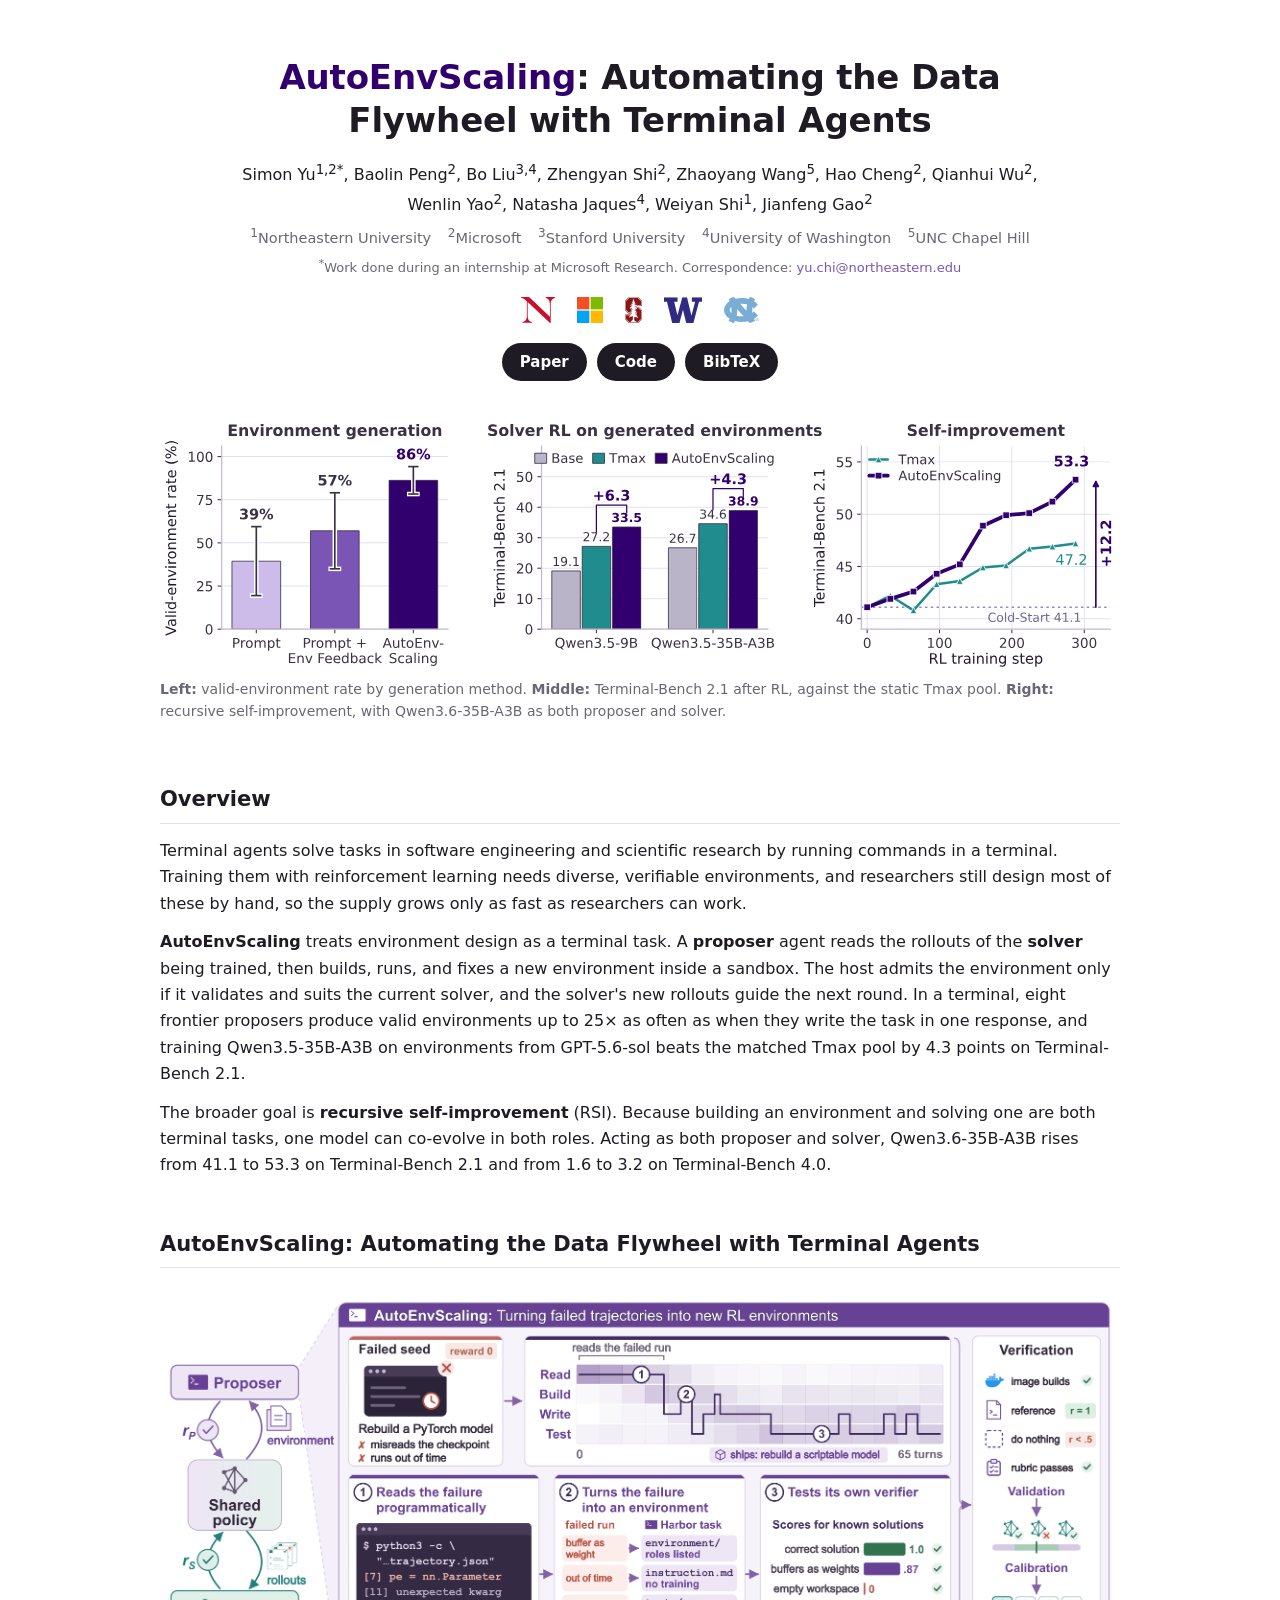
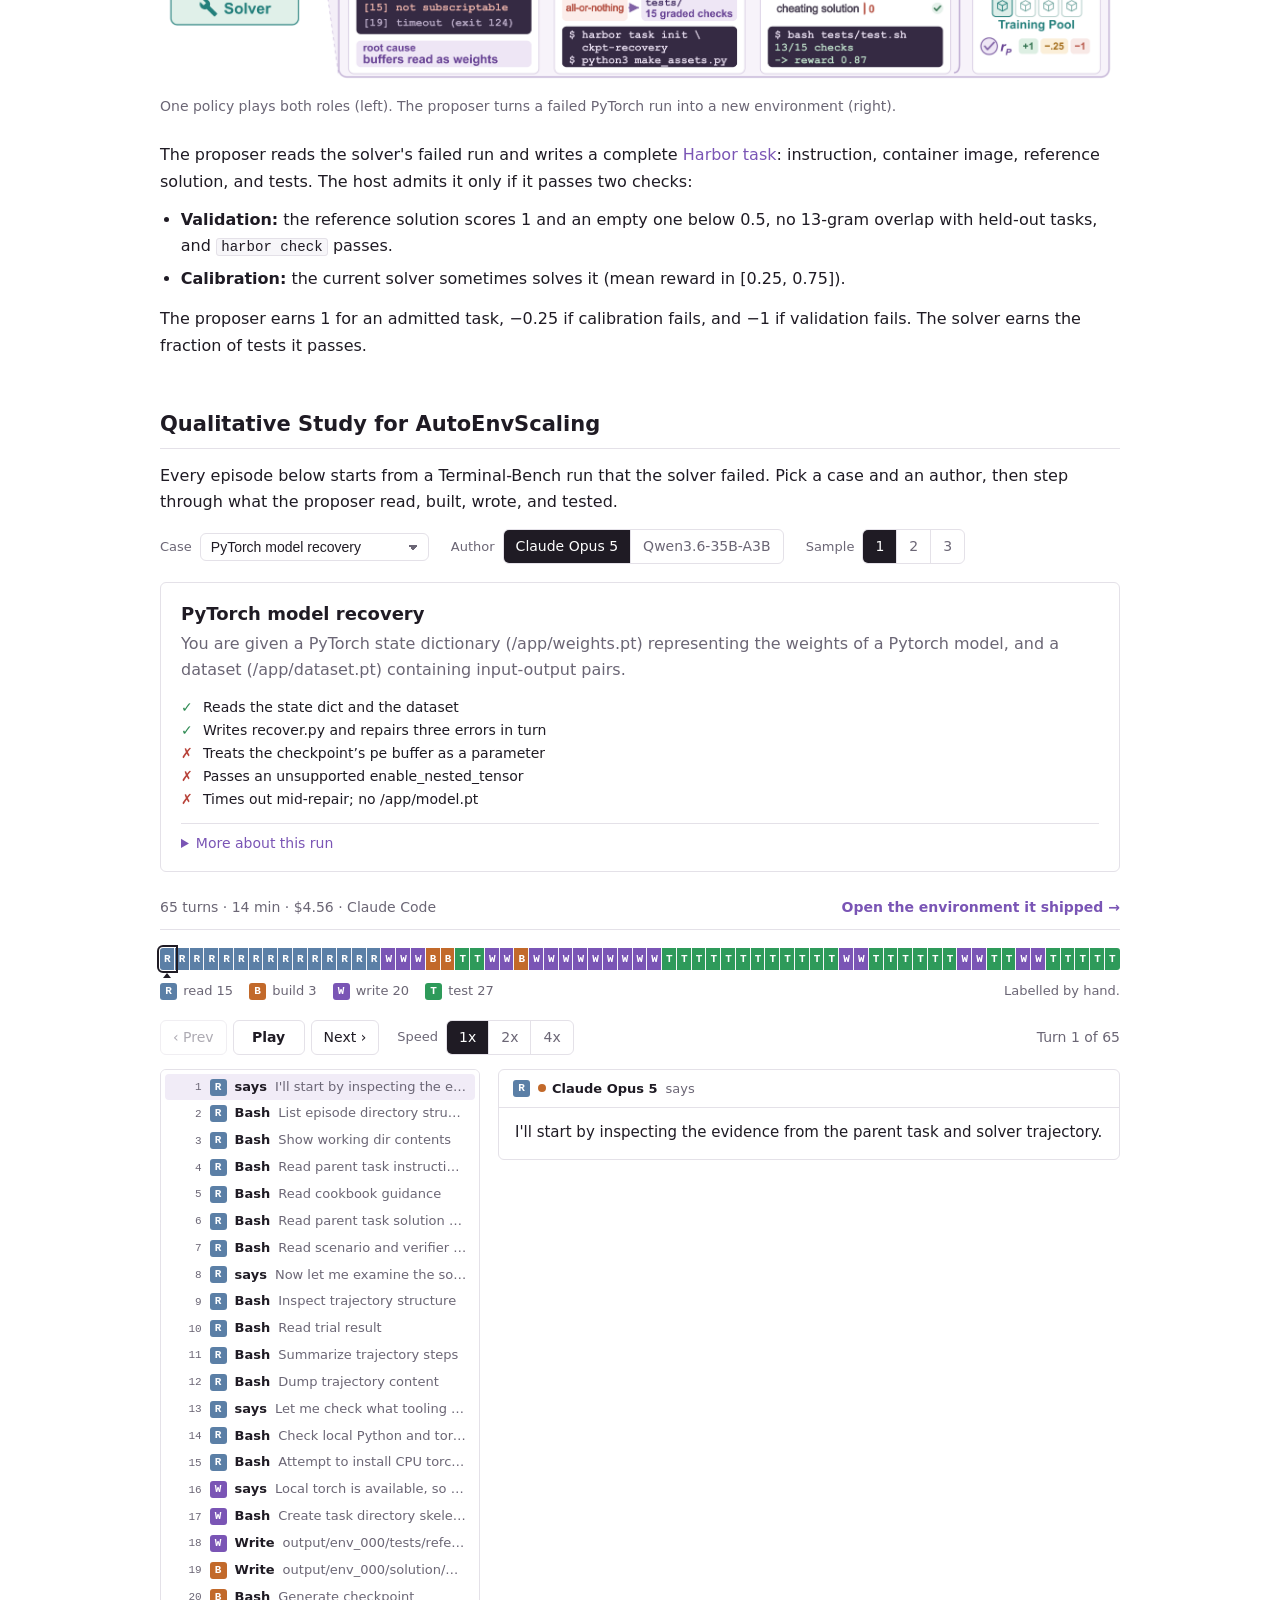
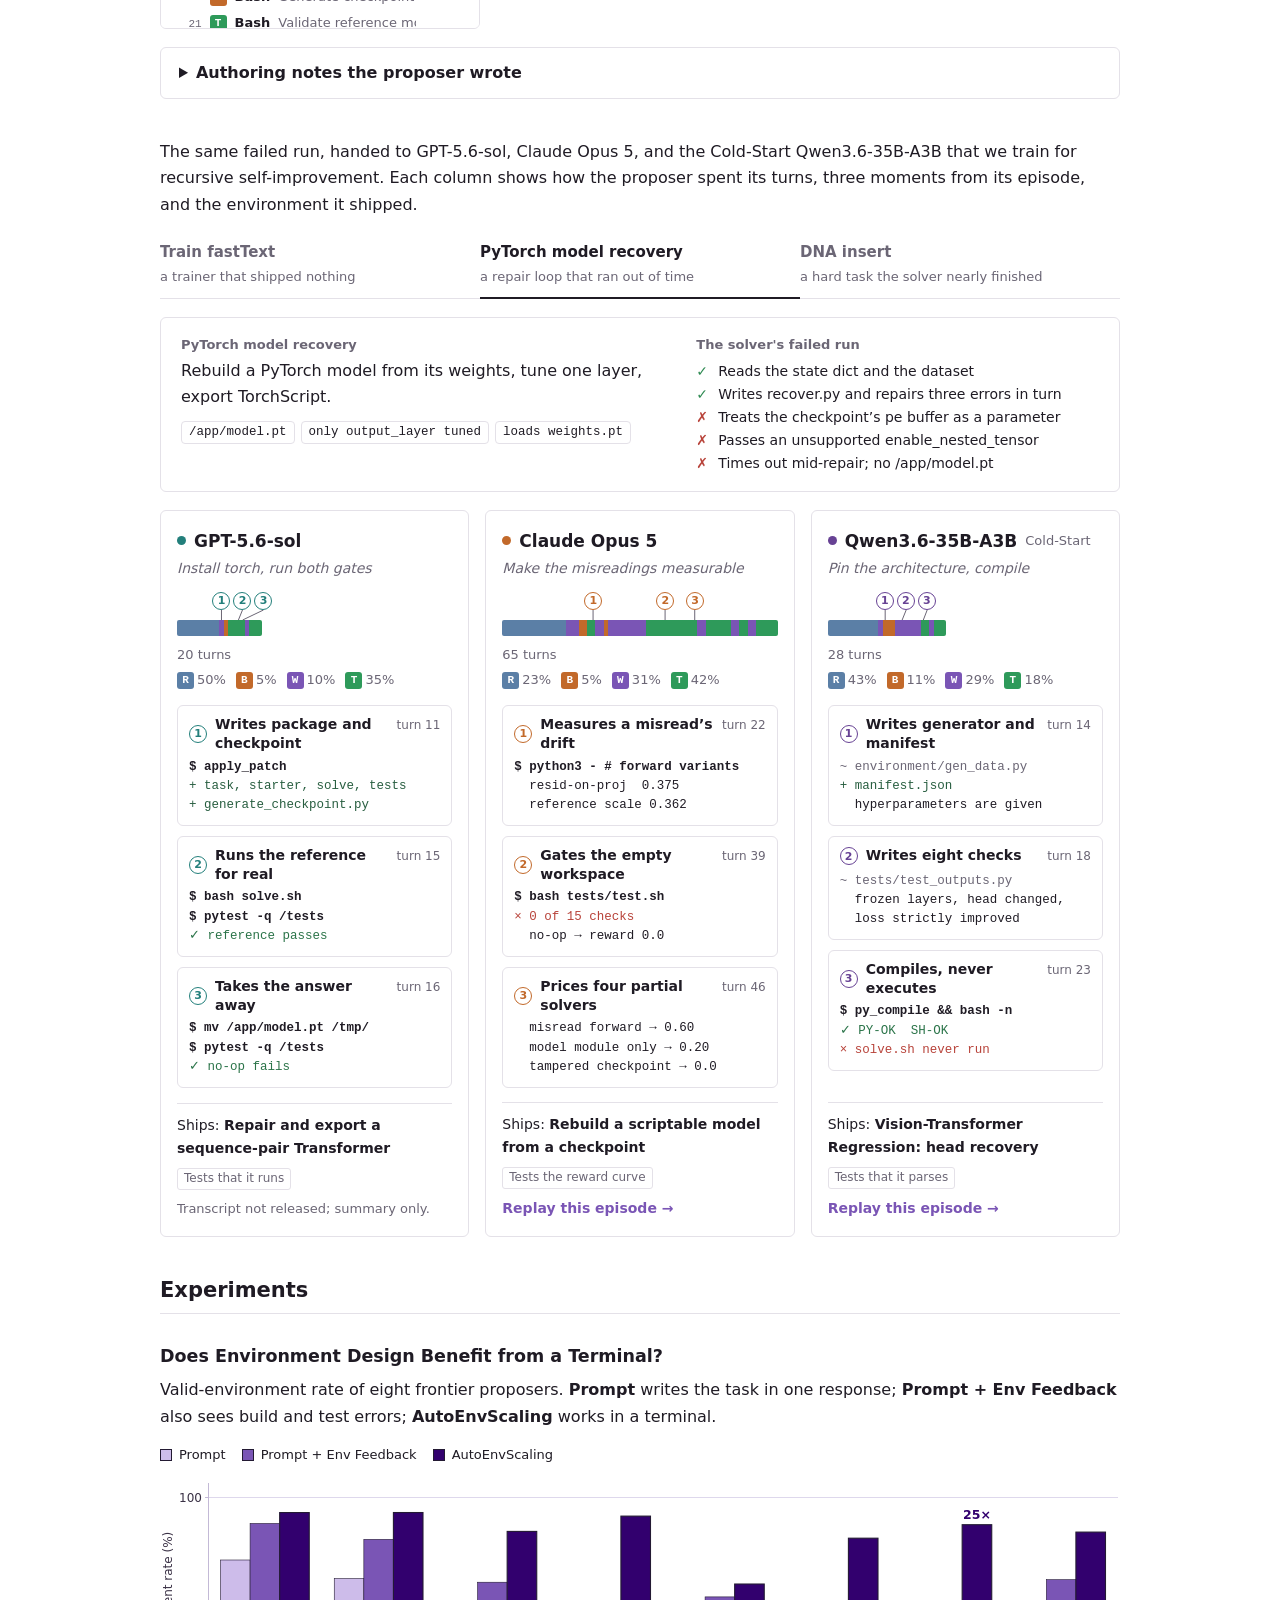
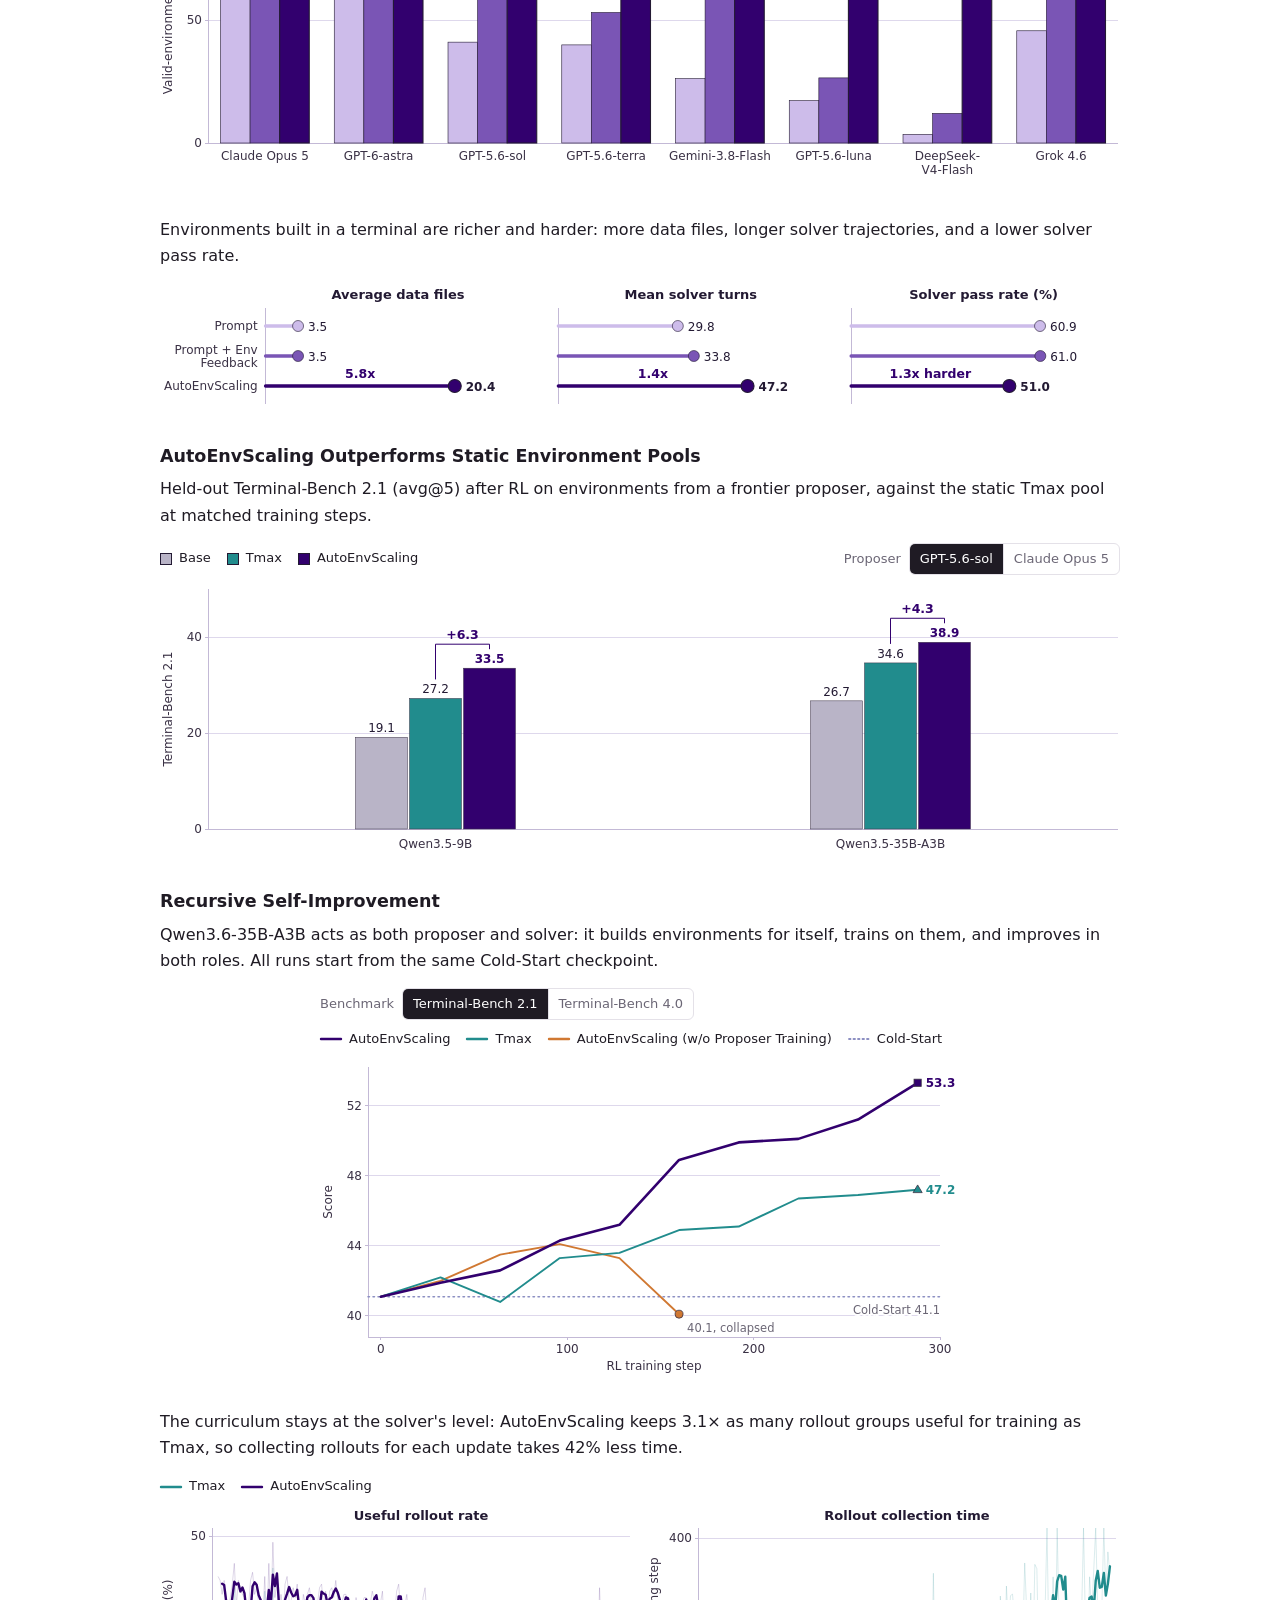
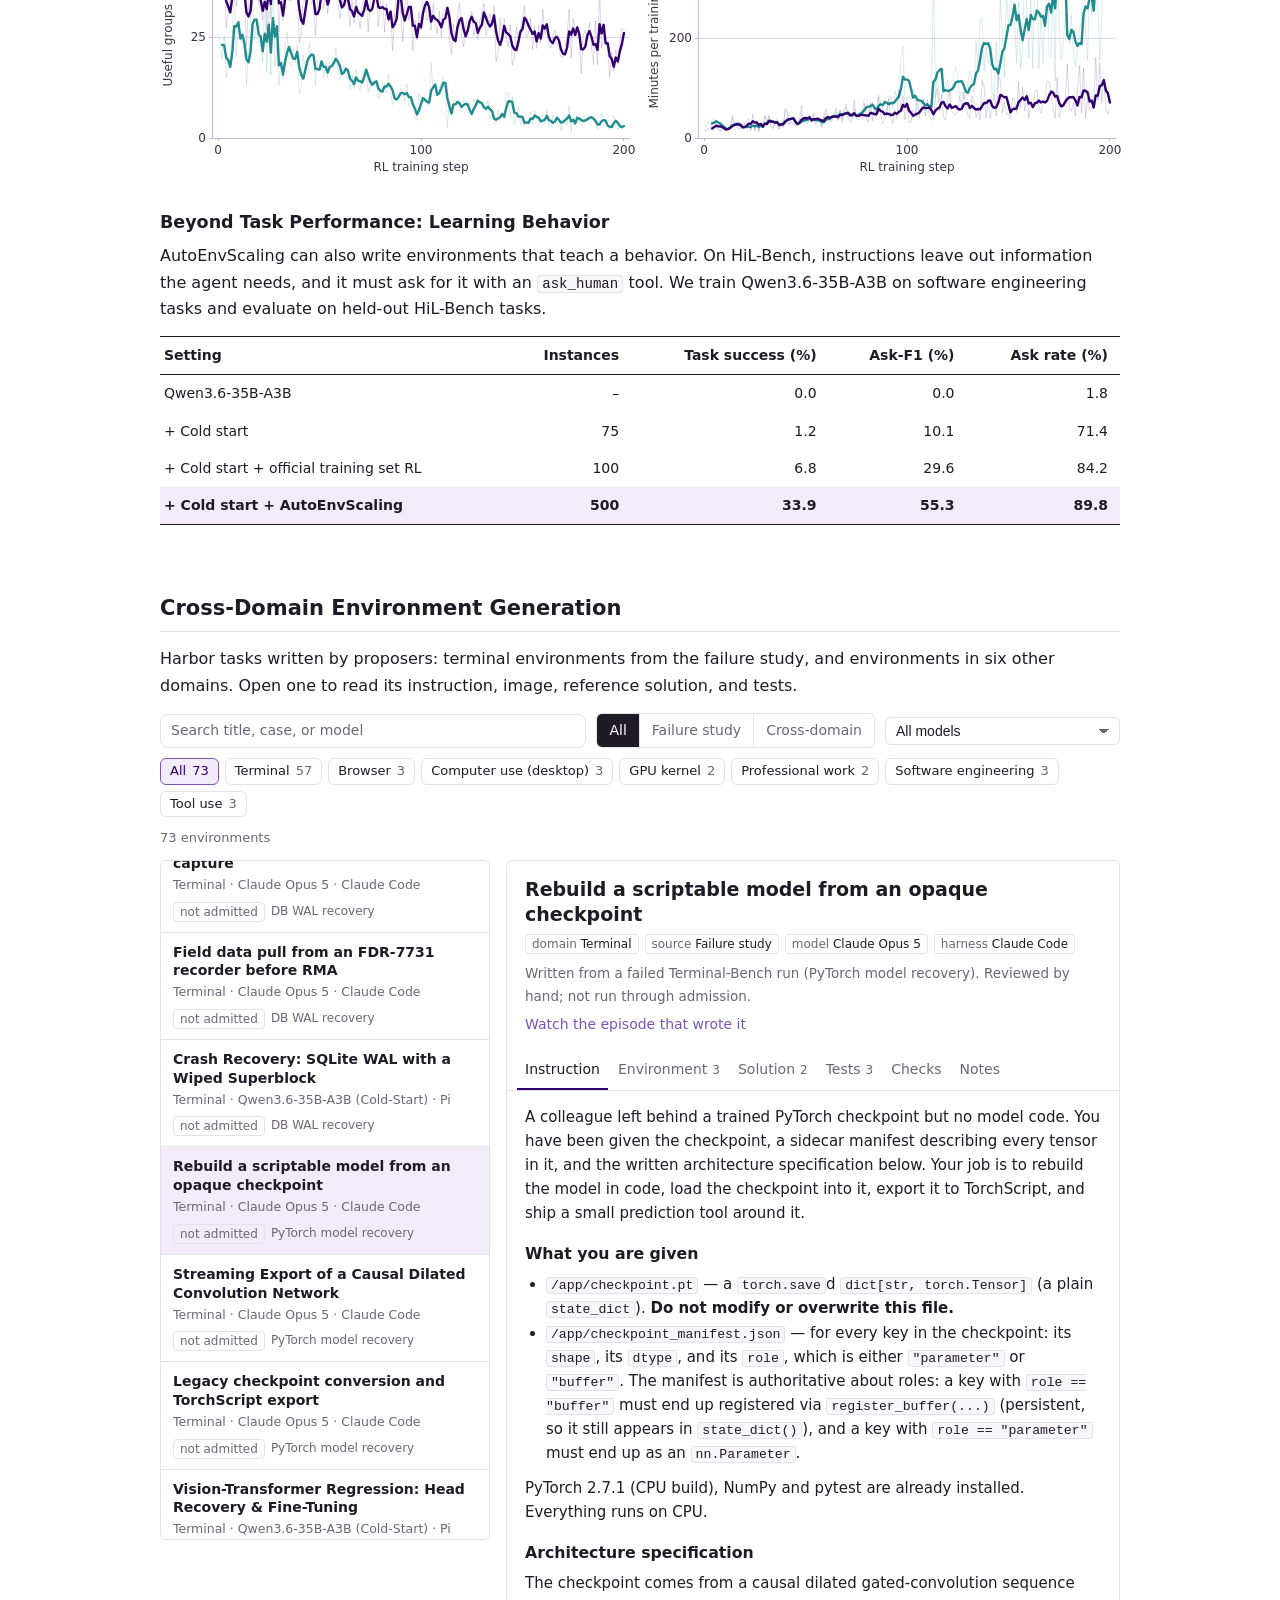
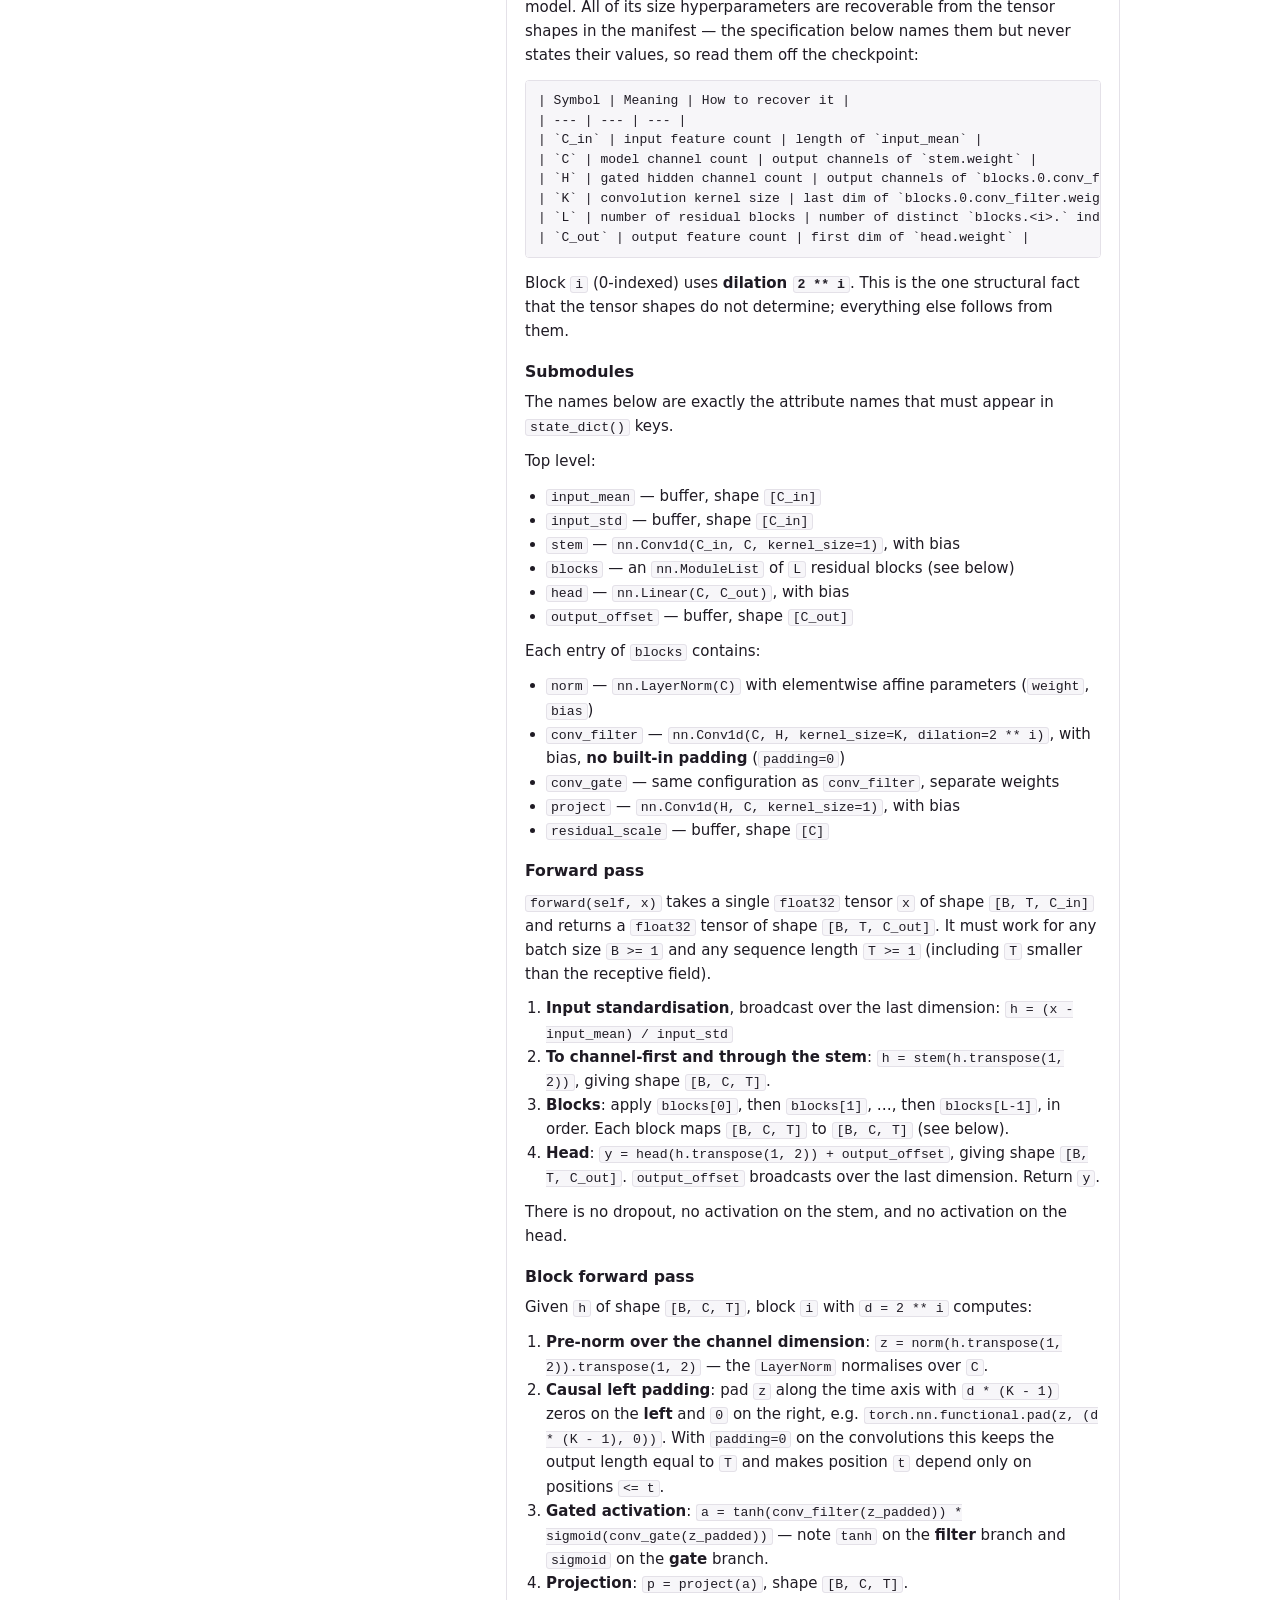
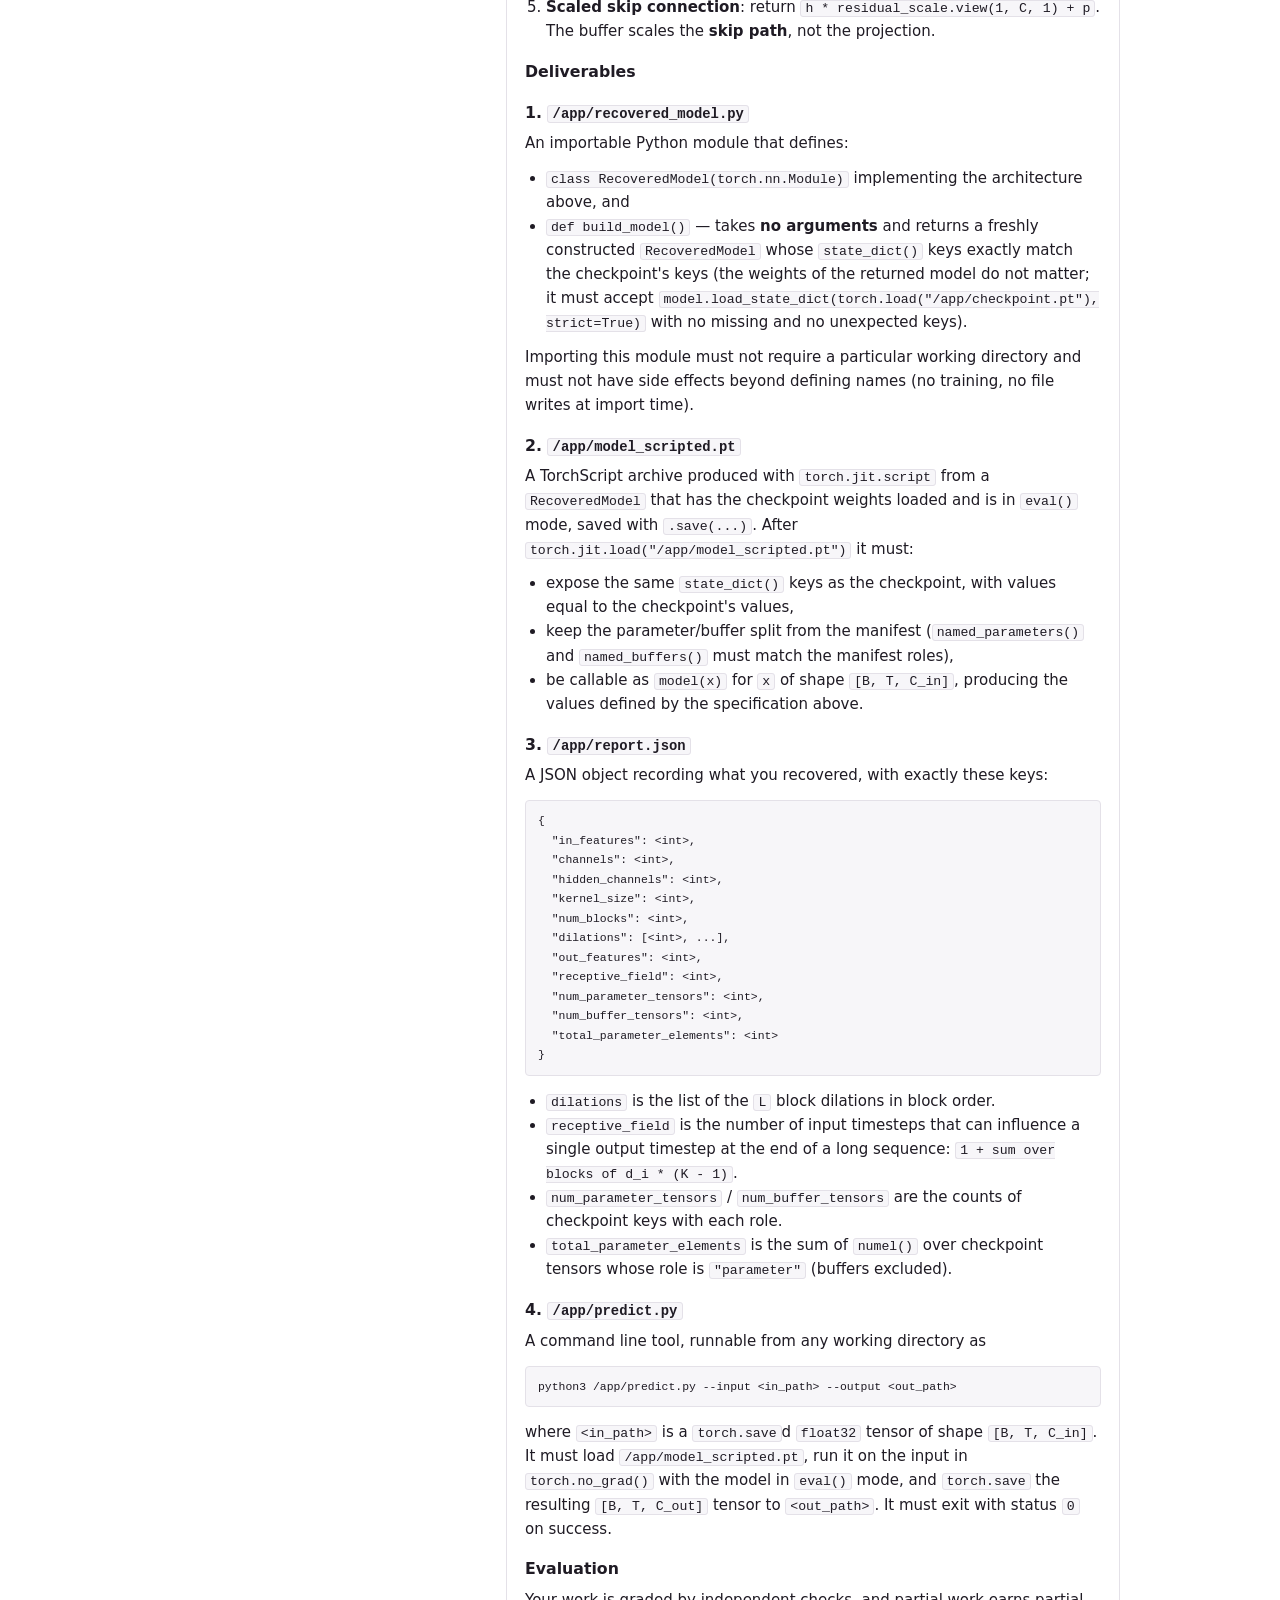
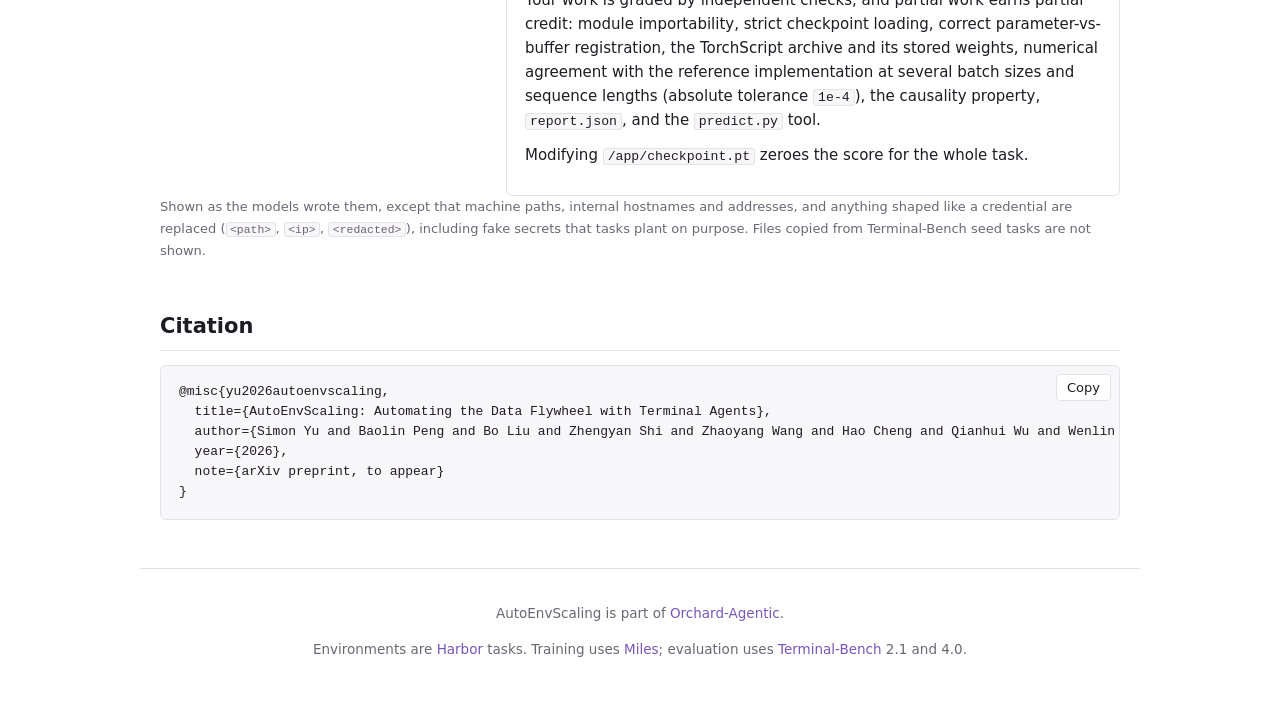
==== autoenvscaling/index.html @ b4b1fc6b "Add the AutoEnvScaling project page Adds the page under autoenvscaling/ (a static build: HTML, CSS, " ====
<!doctype html>
<html lang="en">
<head>
<meta charset="utf-8">
<meta name="viewport" content="width=device-width, initial-scale=1">
<title>AutoEnvScaling: Automating the Data Flywheel with Terminal Agents</title>
<meta name="description" content="A proposer agent builds RL environments as terminal tasks from the rollouts of the solver being trained, toward recursive self-improvement: one model co-evolves as proposer and solver.">
<meta property="og:title" content="AutoEnvScaling: Automating the Data Flywheel with Terminal Agents">
<meta property="og:description" content="Environment design as a terminal task: a proposer agent builds, tests, and calibrates RL environments from the solver's rollouts.">
<link rel="canonical" href="https://microsoft.github.io/Orchard-Agentic/autoenvscaling/">
<meta property="og:url" content="https://microsoft.github.io/Orchard-Agentic/autoenvscaling/">
<meta property="og:image" content="https://microsoft.github.io/Orchard-Agentic/autoenvscaling/assets/figs/og.png">
<meta property="og:type" content="website">
<meta name="twitter:card" content="summary_large_image">
<link rel="icon" href="assets/favicon.svg" type="image/svg+xml">
<link rel="stylesheet" href="css/site.css">
<link rel="stylesheet" href="css/replay.css">
<link rel="stylesheet" href="css/compare.css">
<link rel="stylesheet" href="css/charts.css">
<link rel="stylesheet" href="css/browser.css">
</head>
<body>

<header class="hero" id="top">
  <h1 class="title"><span class="name">AutoEnvScaling</span>: Automating the Data Flywheel with Terminal Agents</h1>

  <p class="authors">
    <a href="https://simonucl.github.io/" target="_blank" rel="noopener">Simon Yu</a><sup>1,2*</sup>,
    <a href="https://www.microsoft.com/en-us/research/people/baolinpeng/" target="_blank" rel="noopener">Baolin Peng</a><sup>2</sup>,
    <a href="https://benjamin-eecs.github.io/" target="_blank" rel="noopener">Bo Liu</a><sup>3,4</sup>,
    <a href="https://shizhengyan.github.io/" target="_blank" rel="noopener">Zhengyan Shi</a><sup>2</sup>,
    <a href="https://zhaoyang.win/" target="_blank" rel="noopener">Zhaoyang Wang</a><sup>5</sup>,
    <a href="https://sites.google.com/site/hcheng2site/" target="_blank" rel="noopener">Hao Cheng</a><sup>2</sup>,
    <a href="https://qianhuiwu.github.io/" target="_blank" rel="noopener">Qianhui Wu</a><sup>2</sup>,
    <a href="https://wenlinyao.github.io/" target="_blank" rel="noopener">Wenlin Yao</a><sup>2</sup>,
    <a href="https://natashajaques.ai/" target="_blank" rel="noopener">Natasha Jaques</a><sup>4</sup>,
    <a href="https://wyshi.github.io/" target="_blank" rel="noopener">Weiyan Shi</a><sup>1</sup>,
    <a href="https://www.microsoft.com/en-us/research/people/jfgao/" target="_blank" rel="noopener">Jianfeng Gao</a><sup>2</sup>
  </p>
  <p class="affils">
    <span><sup>1</sup>Northeastern University</span>
    <span><sup>2</sup>Microsoft</span>
    <span><sup>3</sup>Stanford University</span>
    <span><sup>4</sup>University of Washington</span>
    <span><sup>5</sup>UNC Chapel Hill</span>
  </p>
  <p class="footnote"><sup>*</sup>Work done during an internship at Microsoft Research. Correspondence: <a href="mailto:yu.chi@northeastern.edu">yu.chi@northeastern.edu</a></p>
  <div class="logos" aria-hidden="true">
    <img src="assets/logos/northeastern-mark.svg" alt="">
    <img src="assets/logos/microsoft.svg" alt="">
    <img src="assets/logos/stanford.svg" alt="">
    <img src="assets/logos/uw.svg" alt="">
    <img src="assets/logos/unc.svg" alt="">
  </div>

  <div class="buttons">
    <a class="btn" href="https://aka.ms/autoenvscaling-paper">Paper</a>
    <a class="btn" href="https://aka.ms/autoenvscaling">Code</a>
    <a class="btn" href="#citation">BibTeX</a>
  </div>
</header>

<main>

<section id="video" class="video" hidden aria-label="Video">
  <video controls playsinline preload="metadata"></video>
</section>

<figure class="figure teaser">
  <img src="assets/figs/teaser.svg" alt="Three panels. Left: valid-environment rate of eight frontier proposers under Prompt, Prompt plus Env Feedback, and AutoEnvScaling. Middle: Terminal-Bench 2.1 after RL on GPT-5.6-sol environments versus Tmax. Right: Qwen3.6-35B-A3B self-play versus Tmax on Terminal-Bench 2.1.">
  <figcaption><b>Left:</b> valid-environment rate by generation method. <b>Middle:</b> Terminal-Bench 2.1 after RL, against the static Tmax pool. <b>Right:</b> recursive self-improvement, with Qwen3.6-35B-A3B as both proposer and solver.</figcaption>
</figure>

<section class="section" id="overview">
  <h2>Overview</h2>
  <p>Terminal agents solve tasks in software engineering and scientific research by running commands in a terminal. Training them with reinforcement learning needs diverse, verifiable environments, and researchers still design most of these by hand, so the supply grows only as fast as researchers can work.</p>
  <p><b>AutoEnvScaling</b> treats environment design as a terminal task. A <b>proposer</b> agent reads the rollouts of the <b>solver</b> being trained, then builds, runs, and fixes a new environment inside a sandbox. The host admits the environment only if it validates and suits the current solver, and the solver's new rollouts guide the next round. In a terminal, eight frontier proposers produce valid environments up to 25&times; as often as when they write the task in one response, and training Qwen3.5-35B-A3B on environments from GPT-5.6-sol beats the matched Tmax pool by 4.3 points on Terminal-Bench 2.1.</p>
  <p>The broader goal is <b>recursive self-improvement</b> (RSI). Because building an environment and solving one are both terminal tasks, one model can co-evolve in both roles. Acting as both proposer and solver, Qwen3.6-35B-A3B rises from 41.1 to 53.3 on Terminal-Bench 2.1 and from 1.6 to 3.2 on Terminal-Bench 4.0.</p>
</section>

<section class="section" id="method">
  <h2>AutoEnvScaling: Automating the Data Flywheel with Terminal Agents</h2>
  <figure class="figure">
    <img src="assets/figs/method.png" alt="Left: one shared policy acts as proposer and solver; the proposer earns r_P from validation and calibration, the solver earns r_S, the fraction of tests passed. Right: the proposer turns a failed PyTorch seed into a new environment through read, build, write, and test actions." loading="lazy">
    <figcaption>One policy plays both roles (left). The proposer turns a failed PyTorch run into a new environment (right).</figcaption>
  </figure>
  <p>The proposer reads the solver's failed run and writes a complete <a href="https://www.harborframework.com/docs/tasks">Harbor task</a>: instruction, container image, reference solution, and tests. The host admits it only if it passes two checks:</p>
  <ul class="steps">
    <li><b>Validation:</b> the reference solution scores 1 and an empty one below 0.5, no 13-gram overlap with held-out tasks, and <code>harbor check</code> passes.</li>
    <li><b>Calibration:</b> the current solver sometimes solves it (mean reward in [0.25, 0.75]).</li>
  </ul>
  <p>The proposer earns 1 for an admitted task, &minus;0.25 if calibration fails, and &minus;1 if validation fails. The solver earns the fraction of tests it passes.</p>
</section>

<section class="section" id="qualitative">
  <h2>Qualitative Study for AutoEnvScaling</h2>
  <div class="subsection" id="replay">
  <p>Every episode below starts from a Terminal-Bench run that the solver failed. Pick a case and an author, then step through what the proposer read, built, wrote, and tested.</p>
  <div id="replay-app" class="app-root"><p class="loading">Loading episodes…</p></div>
  </div>

  <div class="subsection" id="compare">
  <p>The same failed run, handed to GPT-5.6-sol, Claude Opus 5, and the Cold-Start Qwen3.6-35B-A3B that we train for recursive self-improvement. Each column shows how the proposer spent its turns, three moments from its episode, and the environment it shipped.</p>
  <div id="compare-app" class="app-root"><p class="loading">Loading cases…</p></div>
  </div>
</section>

<section class="section" id="results">
  <h2>Experiments</h2>

  <h3>Does Environment Design Benefit from a Terminal?</h3>
  <p>Valid-environment rate of eight frontier proposers. <b>Prompt</b> writes the task in one response; <b>Prompt + Env Feedback</b> also sees build and test errors; <b>AutoEnvScaling</b> works in a terminal.</p>
  <div id="chart-valid" class="chart-root"></div>
  <p>Environments built in a terminal are richer and harder: more data files, longer solver trajectories, and a lower solver pass rate.</p>
  <div id="chart-artifacts" class="chart-root"></div>

  <h3>AutoEnvScaling Outperforms Static Environment Pools</h3>
  <p>Held-out Terminal-Bench 2.1 (avg@5) after RL on environments from a frontier proposer, against the static Tmax pool at matched training steps.</p>
  <div id="chart-solver" class="chart-root"></div>

  <h3>Recursive Self-Improvement</h3>
  <p>Qwen3.6-35B-A3B acts as both proposer and solver: it builds environments for itself, trains on them, and improves in both roles. All runs start from the same Cold-Start checkpoint.</p>
  <div id="chart-selfplay" class="chart-root"></div>
  <p>The curriculum stays at the solver's level: AutoEnvScaling keeps 3.1&times; as many rollout groups useful for training as Tmax, so collecting rollouts for each update takes 42% less time.</p>
  <div id="chart-training" class="chart-root"></div>

  <h3>Beyond Task Performance: Learning Behavior</h3>
  <p>AutoEnvScaling can also write environments that teach a behavior. On HiL-Bench, instructions leave out information the agent needs, and it must ask for it with an <code>ask_human</code> tool. We train Qwen3.6-35B-A3B on software engineering tasks and evaluate on held-out HiL-Bench tasks.</p>
  <div id="table-hil" class="chart-root"></div>
</section>

<section class="section" id="environments">
  <h2>Cross-Domain Environment Generation</h2>
  <p>Harbor tasks written by proposers: terminal environments from the failure study, and environments in six other domains. Open one to read its instruction, image, reference solution, and tests.</p>
  <div id="env-browser" class="app-root"><p class="loading">Loading environments…</p></div>
  <p class="data-note">Shown as the models wrote them, except that machine paths, internal hostnames and addresses, and anything shaped like a credential are replaced (<code>&lt;path&gt;</code>, <code>&lt;ip&gt;</code>, <code>&lt;redacted&gt;</code>), including fake secrets that tasks plant on purpose. Files copied from Terminal-Bench seed tasks are not shown.</p>
</section>

<section class="section" id="citation">
  <h2>Citation</h2>
  <div class="bibtex">
    <button class="copy" type="button" data-copy="#bibtex-text">Copy</button>
<pre id="bibtex-text">@misc{yu2026autoenvscaling,
  title={AutoEnvScaling: Automating the Data Flywheel with Terminal Agents},
  author={Simon Yu and Baolin Peng and Bo Liu and Zhengyan Shi and Zhaoyang Wang and Hao Cheng and Qianhui Wu and Wenlin Yao and Natasha Jaques and Weiyan Shi and Jianfeng Gao},
  year={2026},
  note={arXiv preprint, to appear}
}</pre>
  </div>
</section>

</main>

<footer class="footer">
  <p>AutoEnvScaling is part of <a href="https://microsoft.github.io/Orchard-Agentic/">Orchard-Agentic</a>.</p>
  <p>Environments are <a href="https://www.harborframework.com">Harbor</a> tasks. Training uses <a href="https://github.com/radixark/miles">Miles</a>; evaluation uses <a href="https://www.tbench.ai">Terminal-Bench</a> 2.1 and 4.0.</p>
</footer>

<script type="module" src="js/main.js"></script>
</body>
</html>
---- autoenvscaling/css/site.css ----
/* Shared tokens and page layout. Component styles live in replay.css, compare.css, charts.css,
   browser.css and use only the tokens defined here. The look follows a plain academic page:
   white background, near-black text, hairline rules, colour only where it carries meaning. */
:root {
  --page: #FFFFFF;
  --ink: #1F1B24;
  --muted: #6B6675;
  --bg: #F7F6F9;          /* inset areas: code, notes, controls */
  --card: #FFFFFF;
  --line: #E4E1E8;
  --purple: #32006E;
  --purple-mid: #7A55B5;
  --purple-tint: #F1ECF7;
  --teal: #237F7B;
  --tmax: #218C8D;
  --prompt: #CDBCEA;
  --feedback: #7A55B5;
  --gpt: #237F7B;
  --opus: #C2692A;
  --qwen: #674294;
  --stage-R: #5B7FA6;
  --stage-B: #C2692A;
  --stage-W: #7A55B5;
  --stage-T: #2E9A5A;
  --ok: #2E8A52;
  --bad: #B8433A;
  --term-bg: #1D1B22;
  --term-text: #E4E1EA;
  --term-dim: #A09AAD;
  --radius: 6px;
  --shadow: none;
  --font: -apple-system, system-ui, "Segoe UI", Helvetica, Arial, sans-serif;
  --mono: ui-monospace, SFMono-Regular, Menlo, Consolas, "Liberation Mono", monospace;
  --col: 1000px;
}

* { box-sizing: border-box; }
html { scroll-padding-top: 16px; }
body {
  margin: 0; background: var(--page); color: var(--ink);
  font: 16px/1.65 var(--font); -webkit-font-smoothing: antialiased;
}
a { color: var(--purple-mid); text-decoration: none; }
a:hover { text-decoration: underline; }
code, pre, kbd { font-family: var(--mono); font-size: .88em; }
code { background: var(--bg); border: 1px solid var(--line); padding: 0 .3em; border-radius: 3px; }
img { max-width: 100%; }
button { font: inherit; color: inherit; }
:focus-visible { outline: 2px solid var(--purple-mid); outline-offset: 2px; }

/* Title block */
.hero { max-width: var(--col); margin: 0 auto; padding: 56px 20px 8px; text-align: center; }
.title { margin: 0 auto 18px; max-width: 820px; font-size: clamp(26px, 4.2vw, 34px); line-height: 1.25; font-weight: 700; letter-spacing: -.005em; }
.title .name { color: var(--purple); }
.authors { margin: 0 auto 6px; max-width: 800px; font-size: 16px; line-height: 1.7; }
.authors a, .authors a:hover { color: inherit; text-decoration: none; }
.affils { margin: 0 auto; max-width: 860px; font-size: 14.5px; color: var(--muted); }
.affils span { display: inline-block; margin: 0 6px; white-space: nowrap; }
.footnote { margin: 4px 0 0; font-size: 13px; color: var(--muted); }
.logos { display: flex; justify-content: center; align-items: center; gap: 22px; flex-wrap: wrap; margin: 18px 0 4px; }
.logos img { height: 26px; width: auto; }
.buttons { display: flex; justify-content: center; gap: 10px; flex-wrap: wrap; margin: 20px 0 8px; }
.btn { display: inline-block; padding: 7px 18px; border-radius: 999px; background: var(--ink); color: #fff; font-weight: 600; font-size: 15px; }
.btn:hover { background: #000; text-decoration: none; }
.btn.is-disabled { background: #9A95A2; cursor: default; }

/* Content column */
main { max-width: var(--col); margin: 0 auto; padding: 0 20px; }
.section { padding-top: 36px; }
.section > h2 { font-size: 21px; margin: 0 0 14px; padding-bottom: 6px; border-bottom: 1px solid var(--line); }
.section > h3 { font-size: 17.5px; margin: 28px 0 6px; }
.section > p, .subsection > p { margin: 0 0 12px; }
.subsection + .subsection { margin-top: 40px; }
#chart-selfplay { max-width: 640px; margin-left: auto; margin-right: auto; }
.loading { color: var(--muted); font-style: italic; }
.app-root, .chart-root { min-height: 80px; margin-top: 14px; }
.chart-root { margin-bottom: 30px; }

.figure { margin: 24px 0; }
.figure img { display: block; width: 100%; }
figcaption { font-size: 14px; color: var(--muted); margin-top: 8px; line-height: 1.55; }
.video { margin: 24px 0 0; }
.video video { width: 100%; border-radius: var(--radius); background: #000; }

.steps { margin: 8px 0 14px; padding-left: 1.3em; }
.steps li { margin-bottom: 6px; }

/* Stage chips, shared by replay, compare, and the method text */
.stage {
  display: inline-grid; place-items: center; min-width: 17px; height: 17px; padding: 0 3px;
  border-radius: 3px; color: #fff; font: 700 11px/1 var(--mono); vertical-align: 1px;
}
.s-R { background: var(--stage-R); } .s-B { background: var(--stage-B); }
.s-W { background: var(--stage-W); } .s-T { background: var(--stage-T); }
.s-none { background: #BDB8C6; }

/* Shared controls */
.seg { display: inline-flex; border: 1px solid var(--line); border-radius: var(--radius); overflow: hidden; background: var(--card); }
.seg button { border: 0; background: transparent; padding: 5px 12px; font-size: 14px; cursor: pointer; color: var(--muted); }
.seg button + button { border-left: 1px solid var(--line); }
.seg button:hover { color: var(--ink); }
.seg button[aria-pressed="true"], .seg button[aria-selected="true"] { background: var(--ink); color: #fff; }
.select, select.select {
  appearance: none; border: 1px solid var(--line); border-radius: var(--radius); background-color: var(--card);
  padding: 5px 30px 5px 10px; font-size: 14px; color: var(--ink); cursor: pointer;
  background-image: linear-gradient(45deg, transparent 50%, var(--muted) 50%), linear-gradient(135deg, var(--muted) 50%, transparent 50%);
  background-position: calc(100% - 15px) 55%, calc(100% - 10px) 55%; background-size: 5px 5px; background-repeat: no-repeat;
}
.chip { display: inline-block; padding: 0 6px; border-radius: 3px; background: var(--bg); border: 1px solid var(--line); color: var(--muted); font-size: 12px; line-height: 1.6; }
.card { background: var(--card); border: 1px solid var(--line); border-radius: var(--radius); }
.visually-hidden { position: absolute !important; width: 1px; height: 1px; overflow: hidden; clip: rect(0 0 0 0); white-space: nowrap; }

/* Data note, citation, footer */
.data-note { font-size: 13px; color: var(--muted); margin-top: 14px; }
.bibtex { position: relative; background: var(--bg); border: 1px solid var(--line); border-radius: var(--radius); }
.bibtex pre { margin: 0; padding: 16px 18px; overflow-x: auto; font-size: 13px; line-height: 1.55; }
.copy { position: absolute; top: 8px; right: 8px; border: 1px solid var(--line); background: var(--card); border-radius: 4px; padding: 2px 10px; font-size: 13px; cursor: pointer; }
.copy:hover { border-color: var(--muted); }
.footer { max-width: var(--col); margin: 48px auto 0; padding: 20px 20px 40px; border-top: 1px solid var(--line); color: var(--muted); font-size: 13.5px; text-align: center; }

/* Rendered Markdown (js/md.js) */
.md { font-size: 15px; line-height: 1.6; overflow-wrap: anywhere; }
.md h3, .md h4, .md h5, .md h6, .md h7, .md h8 { margin: 1em 0 .4em; font-size: 1.05em; }
.md p { margin: 0 0 .7em; }
.md ul, .md ol { margin: 0 0 .7em; padding-left: 1.4em; }
.md blockquote { margin: 0 0 .7em; padding-left: 12px; border-left: 3px solid var(--line); color: var(--muted); }
.md pre { background: var(--bg); border: 1px solid var(--line); border-radius: 4px; padding: 10px 12px; overflow-x: auto; font-size: 13px; line-height: 1.5; }
.md pre code { background: none; border: 0; padding: 0; }

@media (max-width: 560px) {
  body { font-size: 15px; }
  .hero { padding-top: 32px; }
  .logos { gap: 16px; }
  .logos img { height: 22px; }
  .affils span { margin: 0 4px; }
}
---- autoenvscaling/css/replay.css ----
/* Episode replay (js/replay.js). Flat: hairlines and whitespace; colour only for stages. */
#replay-app:focus:not(:focus-visible) { outline: none; }

.rp-label { font-size: 13px; color: var(--muted); }
.rp-controls { display: flex; flex-wrap: wrap; align-items: center; gap: 10px 22px; margin: 0 0 18px; }
.rp-field { display: flex; align-items: center; gap: 8px; min-width: 0; }
.rp-controls .select { max-width: 100%; }
.rp-body { transition: opacity .15s; }
.rp-body.is-loading { opacity: .5; }

/* Seed */
.rp-seed { padding: 16px 20px; margin: 0 0 14px; }
.rp-seed-head { display: flex; flex-wrap: wrap; align-items: baseline; justify-content: space-between; gap: 4px 16px; }
.rp-seed h3 { margin: 0; font-size: 18px; }
.rp-seed-task { margin: 2px 0 12px; color: var(--muted); }
.rp-failure { margin: 0; font-size: 14px; line-height: 1.55; color: var(--muted); }
.rp-instr .rp-failure { margin-top: 8px; }
.rp-did { list-style: none; margin: 0; padding: 0; font-size: 14px; line-height: 1.5; }
.rp-did li { display: flex; gap: 8px; padding: 1px 0; }
.rp-mark { flex: none; width: 1em; font-weight: 700; }
.rp-did .is-ok .rp-mark { color: var(--ok); }
.rp-did .is-bad .rp-mark { color: var(--bad); }
.rp-instr { margin-top: 12px; border-top: 1px solid var(--line); padding-top: 8px; }
.rp-instr > summary { cursor: pointer; font-size: 14px; color: var(--purple-mid); }
.rp-instr .md { margin-top: 8px; font-size: 14px; max-height: 360px; overflow: auto; }

/* Stats: one plain line */
.rp-statsbar {
  display: flex; flex-wrap: wrap; align-items: center; justify-content: space-between; gap: 6px 24px;
  padding: 10px 0; margin: 0 0 18px; border-bottom: 1px solid var(--line); font-size: 14px;
}
.rp-stats { margin: 0; color: var(--muted); font-variant-numeric: tabular-nums; }
.rp-shipped { font-weight: 600; }
.rp-shipped::after { content: " \2192"; }
.rp-unshipped { color: var(--muted); }
.rp-empty { color: var(--muted); font-style: italic; margin: 18px 0; }

/* Stage timeline */
.rp-strip { display: flex; height: 22px; margin-bottom: 10px; }
.rp-cell {
  position: relative; flex: 1 1 0; min-width: 0; height: 100%; margin: 0; padding: 0; border: 0;
  cursor: pointer; color: #fff; font: 700 11px/1 var(--mono); box-shadow: inset -1px 0 0 var(--bg);
}
.rp-cell:first-child { border-radius: 3px 0 0 3px; }
.rp-cell:last-child { border-radius: 0 3px 3px 0; box-shadow: none; }
.rp-strip.is-dense .rp-cell { box-shadow: none; }
.rp-cell > span { display: none; }
.rp-strip.is-lettered .rp-cell > span { display: inline; }
.rp-cell:hover { filter: brightness(1.15); }
.rp-cell.is-current { z-index: 1; outline: 2px solid var(--ink); outline-offset: 1px; }
.rp-cell.is-current::after {
  content: ""; position: absolute; left: 50%; top: calc(100% + 3px); transform: translateX(-50%);
  border: 4px solid transparent; border-top: 0; border-bottom: 5px solid var(--ink);
}
.rp-counts { display: flex; flex-wrap: wrap; gap: 4px 16px; margin: 8px 0 0; font-size: 13px; color: var(--muted); font-variant-numeric: tabular-nums; }
.rp-count .stage { margin-right: 2px; }
.rp-source { margin-left: auto; }

/* Player */
.rp-player { display: flex; flex-wrap: wrap; align-items: center; gap: 10px 18px; margin: 18px 0 14px; }
.rp-buttons { display: inline-flex; gap: 6px; }
.rp-btn {
  border: 1px solid var(--line); background: var(--card); border-radius: 6px; padding: 5px 12px;
  font-size: 14px; cursor: pointer; color: var(--ink);
}
.rp-btn:hover { border-color: var(--muted); }
.rp-btn[aria-disabled="true"] { color: var(--muted); opacity: .55; cursor: default; }
.rp-btn[aria-disabled="true"]:hover { border-color: var(--line); }
.rp-play { min-width: 72px; font-weight: 600; }
.rp-counter { margin-left: auto; font-size: 14px; color: var(--muted); font-variant-numeric: tabular-nums; }

/* Turn list and current turn */
.rp-grid { display: grid; grid-template-columns: minmax(0, 320px) minmax(0, 1fr); gap: 18px; align-items: start; }
.rp-listwrap > summary { display: none; }
.rp-list {
  list-style: none; margin: 0; padding: 4px; max-height: 560px; overflow-y: auto;
  background: var(--card); border: 1px solid var(--line); border-radius: 6px;
}
.rp-row {
  display: flex; align-items: center; gap: 8px; width: 100%; padding: 4px 8px; margin: 0;
  border: 0; border-radius: 4px; background: none; text-align: left; font-size: 13px; line-height: 1.45; cursor: pointer;
}
.rp-row:hover { background: var(--bg); }
.rp-row.is-current { background: var(--purple-tint); }
.rp-row-num { flex: none; width: 2.6em; text-align: right; color: var(--muted); font: 11px var(--mono); }
.rp-row .stage { flex: none; }
.rp-row-tool { flex: none; font-weight: 600; }
.rp-row-text { flex: 1; min-width: 0; overflow: hidden; text-overflow: ellipsis; white-space: nowrap; color: var(--muted); }
.rp-view { min-width: 0; }

/* Terminal panel */
.rp-term { background: var(--term-bg); color: var(--term-text); border-radius: 6px; overflow: hidden; }
.rp-term-head {
  display: flex; align-items: flex-start; gap: 8px; padding: 8px 14px;
  border-bottom: 1px solid rgba(255, 255, 255, .08); font-size: 13px; line-height: 18px;
}
.rp-term-head .stage { flex: none; }
.rp-term-tool { flex: none; font: 700 13px/18px var(--mono); }
.rp-term-title { min-width: 0; color: var(--term-dim); overflow-wrap: anywhere; }
.rp-term-body { max-height: 460px; overflow: auto; padding: 10px 14px 12px; }
.rp-term-body:focus-visible { outline-offset: -2px; }
.rp-block { width: max-content; min-width: 100%; font: 12.5px/1.55 var(--mono); }
.rp-block + .rp-block { margin-top: 10px; }
.rp-line { white-space: pre; min-height: 1.55em; }
.rp-prompt { color: var(--stage-T); user-select: none; }
.rp-out { color: var(--term-dim); }
.rp-ln { display: inline-block; min-width: 3ch; margin-right: 1.6ch; text-align: right; color: #6E6784; user-select: none; }
.rp-del { color: #DDA3A0; color: color-mix(in srgb, var(--bad) 40%, var(--term-text)); background: rgba(184, 67, 58, .16); }
.rp-add { color: #A7D8B7; color: color-mix(in srgb, var(--ok) 40%, var(--term-text)); background: rgba(46, 154, 90, .16); }
.rp-trunc { color: var(--term-dim); font-style: italic; }
.rp-notice {
  margin: 0; padding: 10px 14px; font: italic 13px/1.5 var(--font); color: var(--term-dim);
  border-top: 1px dashed rgba(255, 255, 255, .14);
}

/* Assistant message */
.rp-msg { background: var(--card); border: 1px solid var(--line); border-radius: 6px; }
.rp-msg-head { display: flex; align-items: center; gap: 8px; padding: 8px 14px; border-bottom: 1px solid var(--line); font-size: 13px; color: var(--muted); }
.rp-msg-head b { color: var(--ink); }
.rp-msg-head b::before {
  content: ""; display: inline-block; width: 8px; height: 8px; margin-right: 6px; border-radius: 50%;
  background: var(--purple-mid); vertical-align: 1px;
}
.rp-msg.is-opus .rp-msg-head b::before { background: var(--opus); }
.rp-msg.is-qwen .rp-msg-head b::before { background: var(--qwen); }
.rp-msg-body { max-height: 460px; overflow: auto; padding: 12px 16px 4px; }

/* Authoring notes */
.rp-notes { margin-top: 18px; padding: 0 18px; }
.rp-notes > summary { cursor: pointer; padding: 12px 0; font-weight: 600; }
.rp-notes .md { padding-bottom: 12px; max-height: 640px; overflow: auto; }

@media (max-width: 899px) {
  .rp-grid { grid-template-columns: minmax(0, 1fr); gap: 12px; }
  .rp-view { order: -1; }
  .rp-listwrap > summary { display: list-item; cursor: pointer; padding: 6px 0; font-size: 14px; font-weight: 600; }
  .rp-list { max-height: 420px; }
  .rp-seed-grid.has-summary { grid-template-columns: minmax(0, 1fr); }
}
@media (max-width: 520px) {
  .rp-seed { padding: 14px; }
  .rp-controls { gap: 10px 16px; }
  .rp-field { flex-wrap: wrap; }
  .rp-counter { margin-left: 0; }
  .rp-term-body { max-height: 380px; }
}
@media (prefers-reduced-motion: reduce) { .rp-body { transition: none; } }
---- autoenvscaling/css/compare.css ----
/* One failure, three proposers (js/compare.js). Flat: hairlines and whitespace; colour for
   stages, author identity (a small dot and the markers), and ✓/✗. */
.cmp-col.is-gpt { --author: var(--gpt); }
.cmp-col.is-opus { --author: var(--opus); }
.cmp-col.is-qwen { --author: var(--qwen); }

/* Case tabs */
.cmp-tabs { display: grid; grid-template-columns: repeat(3, minmax(0, 1fr)); margin: 0 0 18px; border-bottom: 1px solid var(--line); }
.cmp-tab {
  display: flex; flex-direction: column; align-items: flex-start; gap: 1px; min-width: 0;
  margin: 0 0 -1px; padding: 8px 14px 10px 0; border: 0; border-bottom: 2px solid transparent;
  background: none; text-align: left; cursor: pointer;
}
.cmp-tab:hover .cmp-tab-title { color: var(--purple); }
.cmp-tab[aria-selected="true"] { border-bottom-color: var(--ink); }
.cmp-tab-title { font-weight: 600; font-size: 15px; color: var(--muted); }
.cmp-tab[aria-selected="true"] .cmp-tab-title { color: var(--ink); }
.cmp-tab-label { font-size: 13px; color: var(--muted); }

/* Seed */
.cmp-seed { display: grid; grid-template-columns: minmax(0, 1.2fr) minmax(0, 1fr); gap: 12px 32px; padding: 16px 20px; margin: 0 0 18px; }
.cmp-seed-title { margin: 0; font-size: 13px; font-weight: 600; color: var(--muted); }
.cmp-task { margin: 2px 0 10px; font-size: 16px; }
.cmp-chips { list-style: none; margin: 0; padding: 0; display: flex; flex-wrap: wrap; gap: 6px; }
.cmp-chips li {
  font: 12.5px/1.4 var(--mono); padding: 2px 7px; border: 1px solid var(--line); border-radius: 4px;
  overflow-wrap: anywhere;
}
.cmp-subhead { margin: 0 0 4px; font-size: 13px; font-weight: 600; color: var(--muted); }
.cmp-did { list-style: none; margin: 0; padding: 0; font-size: 14px; line-height: 1.5; }
.cmp-did li { display: flex; gap: 8px; padding: 1px 0; }
.cmp-mark { flex: none; width: 1em; font-weight: 700; }
.cmp-did .is-ok .cmp-mark { color: var(--ok); }
.cmp-did .is-bad .cmp-mark { color: var(--bad); }

/* Columns */
.cmp-cols { display: grid; grid-template-columns: repeat(3, minmax(0, 1fr)); gap: 16px; align-items: stretch; }
.cmp-col { display: flex; flex-direction: column; min-width: 0; padding: 16px; }
.cmp-title { display: flex; flex-wrap: wrap; align-items: center; gap: 2px 8px; margin: 0; font-size: 17px; }
.cmp-dot { flex: none; width: 9px; height: 9px; border-radius: 50%; background: var(--author); }
.cmp-sub { font-size: 13px; font-weight: 400; color: var(--muted); }
.cmp-stance { margin: 2px 0 12px; font-size: 14px; font-style: italic; color: var(--muted); }

/* Strip with numbered markers */
.cmp-track { position: relative; }
.cmp-marks { position: relative; height: 28px; }
.cmp-leaders { position: absolute; top: 0; left: 0; overflow: visible; pointer-events: none; }
.cmp-leader { fill: none; stroke: var(--muted); stroke-width: 1; }
.cmp-leader.is-active { stroke: var(--ink); stroke-width: 1.5; }
.cmp-marker {
  position: absolute; top: 0; width: 18px; height: 18px; margin: 0; padding: 0; transform: translateX(-50%);
  display: grid; place-items: center; border: 1px solid var(--author); border-radius: 50%;
  background: var(--card); color: var(--author); font: 700 11px/1 var(--font); cursor: pointer;
}
.cmp-marker:hover, .cmp-marker.is-active { background: var(--author); color: #fff; }
.cmp-strip { display: flex; height: 16px; min-width: 40px; }
.cmp-cell { position: relative; flex: 1 1 0; min-width: 0; }
.cmp-cell:first-child { border-radius: 2px 0 0 2px; }
.cmp-cell:last-child { border-radius: 0 2px 2px 0; }
.cmp-cell.is-active { z-index: 1; outline: 2px solid var(--ink); outline-offset: 1px; }
.cmp-meta {
  display: flex; flex-wrap: wrap; justify-content: space-between; gap: 4px 12px; margin: 8px 0 14px;
  font-size: 13px; color: var(--muted); font-variant-numeric: tabular-nums;
}
.cmp-share { display: inline-flex; flex-wrap: wrap; gap: 2px 10px; }
.cmp-share-item .stage { margin-right: 3px; }

/* The three moments */
.cmp-steps { list-style: none; margin: 0 0 14px; padding: 0; display: grid; gap: 10px; }
.cmp-step { padding: 9px 11px; border: 1px solid var(--line); border-radius: 6px; }
.cmp-step.is-active { border-color: var(--ink); }
.cmp-step-head { display: flex; align-items: baseline; gap: 8px; margin: 0 0 5px; }
.cmp-num {
  flex: none; align-self: center; display: grid; place-items: center; width: 18px; height: 18px;
  border: 1px solid var(--author); border-radius: 50%; color: var(--author); font: 700 11px/1 var(--font);
}
.cmp-step.is-active .cmp-num { background: var(--author); color: #fff; }
.cmp-step-title { flex: 1; min-width: 0; margin: 0; font-size: 14px; font-weight: 600; line-height: 1.35; }
.cmp-turn { flex: none; font-size: 12px; color: var(--muted); font-variant-numeric: tabular-nums; }
.cmp-lines { font: 12.5px/1.55 var(--mono); }
.cmp-line { white-space: pre-wrap; overflow-wrap: anywhere; }
.cmp-line.is-cmd { font-weight: 600; }
.cmp-line.is-ok { color: #2C8052; color: color-mix(in srgb, var(--ok) 80%, var(--ink)); }
.cmp-line.is-bad { color: var(--bad); }
.cmp-line.is-path { color: var(--muted); }
.cmp-line.is-add { color: #29674A; color: color-mix(in srgb, var(--ok) 60%, var(--ink)); }

/* What it shipped */
.cmp-foot { margin-top: auto; padding-top: 10px; border-top: 1px solid var(--line); font-size: 14px; }
.cmp-ships { margin: 0 0 6px; }
.cmp-tag { display: inline-block; margin: 0 0 8px; padding: 0 6px; border: 1px solid var(--line); border-radius: 3px; font-size: 12px; color: var(--muted); }
.cmp-replay { display: block; font-weight: 600; }
.cmp-replay::after { content: " \2192"; }
.cmp-muted { margin: 0; font-size: 13px; color: var(--muted); }

@media (max-width: 899px) {
  .cmp-cols { grid-template-columns: minmax(0, 1fr); }
  .cmp-seed { grid-template-columns: minmax(0, 1fr); }
}
@media (max-width: 600px) {
  .cmp-tabs { grid-template-columns: minmax(0, 1fr); border-bottom: 0; }
  .cmp-tab { margin: 0; padding: 6px 0 6px 12px; border-bottom: 0; border-left: 2px solid var(--line); }
  .cmp-tab[aria-selected="true"] { border-left-color: var(--ink); }
  .cmp-seed { padding: 14px; }
}
---- autoenvscaling/css/charts.css ----
/* Results charts and the HiL-Bench table (js/charts.js). Drawn like the paper's matplotlib
   figures (analysis/plot_*.py) but flat and sparse: no cards, no shadows, numbers in tooltips.
   Chart-only colours below come from those scripts; everything else uses site.css tokens. */
.ch {
  --ch-edge: #231A33;   /* bar and marker edges (EDGE) */
  --ch-text: #3A3145;   /* tick labels and marker outlines (TEXT / TICK) */
  --ch-grid: #DED8EC;   /* gridlines (GRID) */
  --ch-spine: #C3B9D6;  /* left and bottom spines (SPINE) */
  --ch-ref: #8C8FC2;    /* Cold-Start reference line (REFERENCE) */
  --ch-base: #B9B4C7;   /* Base solver bars (BASE) */
  --ch-wo: #D07832;     /* self-play run without proposer training */
  position: relative;
}

/* Legend and controls, one row above the plot */
.ch-controls { display: flex; flex-wrap: wrap; align-items: center; justify-content: space-between; gap: 8px 20px; margin: 0 0 8px; }
.ch-legend { display: flex; flex-wrap: wrap; align-items: center; gap: 2px 16px; }
.ch-toggle, .ch-item {
  display: inline-flex; align-items: center; gap: 7px; padding: 3px 0;
  font-size: 13px; line-height: 1.3; color: var(--ink);
}
.ch-toggle { border: 0; background: none; cursor: pointer; text-align: left; }
.ch-toggle:hover .ch-toggle-label { text-decoration: underline; text-decoration-color: var(--line); text-underline-offset: 3px; }
.ch-toggle[aria-pressed="false"] { color: var(--muted); }
.ch-toggle[aria-pressed="false"] .ch-toggle-label { text-decoration: line-through; text-decoration-color: var(--muted); }
.ch-toggle[aria-pressed="false"] .ch-key { opacity: .25; }
.ch-key { flex: none; display: inline-block; width: 12px; height: 12px; border: 1px solid var(--ch-edge); }
.ch-glyph { flex: none; display: block; overflow: visible; }
.ch-glyph-line { stroke-width: 2.4; stroke-linecap: round; }
.ch-glyph-line.is-dot { stroke-width: 1.8; stroke-dasharray: 1.5 3; }
.ch-field { display: inline-flex; flex-wrap: wrap; align-items: center; gap: 6px 8px; font-size: 13px; color: var(--muted); max-width: 100%; }
.ch .seg { max-width: 100%; }
.ch .seg button { font-size: 13px; padding: 4px 10px; min-width: 0; }

/* Axes */
.ch-plot { width: 100%; }
.ch-svg { display: block; width: 100%; overflow: visible; font-family: inherit; }
.ch-svg:focus { outline: none; }
.ch-svg:focus-visible { outline: 2px solid var(--purple-mid); outline-offset: 4px; }
.ch-svg[tabindex] { touch-action: pan-y pinch-zoom; }
.ch-grid { stroke: var(--ch-grid); stroke-width: 1; shape-rendering: crispEdges; }
.ch-spine { stroke: var(--ch-spine); stroke-width: 1; shape-rendering: crispEdges; }
.ch-tick { fill: var(--ch-text); font-size: 12px; font-variant-numeric: tabular-nums; }
.ch-axis-title { fill: var(--ch-text); font-size: 12px; }
.ch-xlabel, .ch-ylabel { fill: var(--ch-text); font-size: 12px; }
.ch-rowlabel { fill: var(--ink); font-size: 13px; }
.ch-panel-title { fill: var(--ch-edge); font-size: 13px; font-weight: 700; }
.ch-halo { paint-order: stroke; stroke: var(--page); stroke-width: 4px; stroke-linejoin: round; }

/* Marks */
.ch-bar { stroke: var(--ch-edge); stroke-width: .6; }
.ch-bar.is-harness { stroke-width: 1.1; }
.ch-bar.is-thin { stroke: var(--ch-text); stroke-width: .5; }
.ch-mark { stroke: var(--ch-text); stroke-width: .8; }
.ch-mark.is-edge { stroke: var(--ch-edge); stroke-width: .6; }
.ch-mark.is-strong { stroke: var(--ch-edge); stroke-width: 1.1; }
.ch-stem { stroke-width: 3.5; stroke-linecap: round; }
.ch-line { fill: none; stroke-linejoin: round; stroke-linecap: round; }
.ch-faint { fill: none; stroke-width: 1; opacity: .16; stroke-linejoin: round; }
.ch-trend { fill: none; stroke-width: 2.4; stroke-linejoin: round; stroke-linecap: round; }
.ch-ref { stroke: var(--ch-ref); stroke-width: 1.5; stroke-dasharray: 1.5 3.5; stroke-linecap: round; }

/* Text on the plot */
.ch-value { fill: var(--ch-edge); font-size: 12px; font-variant-numeric: tabular-nums; }
.ch-value.is-bold { font-weight: 700; }
.ch-value.is-ours { fill: var(--purple); font-weight: 700; }
.ch-callout { fill: var(--purple); font-size: 12.5px; font-weight: 700; }
.ch-bracket { fill: none; stroke: var(--purple); stroke-width: 1; }
.ch-end { font-size: 12px; font-weight: 600; font-variant-numeric: tabular-nums; }
.ch-end.is-ours { font-weight: 700; }
.ch-anno { fill: var(--muted); font-size: 11.5px; }

/* Hover and focus: a faint band behind the group, or a crosshair */
.ch-group { outline: none; }
.ch-band { fill: var(--purple-tint); opacity: 0; transition: opacity .12s; }
.ch-group:hover .ch-band, .ch-group.is-active .ch-band { opacity: .6; }
.ch-group:focus-visible .ch-band { opacity: .6; stroke: var(--purple-mid); stroke-width: 1.5; }
.ch-cross line { stroke: var(--muted); stroke-width: 1; shape-rendering: crispEdges; }
.ch-cross circle { stroke: var(--page); stroke-width: 2; }
.ch-hit { fill: transparent; cursor: crosshair; }

/* Tooltip: absolutely placed inside .ch, never wider than it */
.ch-tip {
  position: absolute; left: 0; top: 0; z-index: 5; width: max-content; max-width: min(300px, 100%);
  padding: 8px 10px; background: var(--page); border: 1px solid var(--line); border-radius: 4px;
  box-shadow: 0 1px 4px rgba(31, 27, 36, .06);
  font-size: 13px; line-height: 1.35; color: var(--ink); pointer-events: none;
}
.ch-tip-title { font-weight: 600; margin: 0 0 4px; }
.ch-tip-meta { margin: -2px 0 5px; font-size: 12px; color: var(--muted); }
.ch-tip-head { margin: 6px 0 0; font-size: 12px; color: var(--muted); }
.ch-tip-row { display: grid; grid-template-columns: 16px auto minmax(0, 1fr); column-gap: 8px; align-items: baseline; margin-top: 3px; }
.ch-tip-row b { font-weight: 600; font-variant-numeric: tabular-nums; }
.ch-tip-label { color: var(--muted); }
.ch-tip-key { align-self: center; width: 16px; border-top: 3px solid; }
.ch-tip-key.is-dash { border-top: 2px dashed; }
.ch-tip-sub { grid-column: 2 / -1; font-size: 12px; color: var(--muted); }
.ch-tip-foot { margin-top: 6px; padding-top: 5px; border-top: 1px solid var(--line); font-size: 12px; color: var(--muted); }

/* One optional muted line under a chart */
.ch-note { margin: 6px 0 0; font-size: 13px; color: var(--muted); }

/* HiL-Bench: a plain booktabs table */
.ch-table-wrap { max-width: 100%; overflow-x: auto; }
.ch-hil { width: 100%; border-collapse: collapse; font-size: 14px; font-variant-numeric: tabular-nums; border-top: 1.5px solid var(--ink); border-bottom: 1.5px solid var(--ink); }
.ch-hil caption { caption-side: bottom; padding: 10px 0 0; text-align: left; font-size: 13px; line-height: 1.5; color: var(--muted); }
.ch-hil th, .ch-hil td { padding: 7px 12px; text-align: left; vertical-align: baseline; }
.ch-hil th:first-child { padding-left: 4px; }
.ch-hil thead th { font-weight: 600; border-bottom: 1px solid var(--ink); }
.ch-hil tbody th { font-weight: 400; }
.ch-hil .num { text-align: right; white-space: nowrap; }
.ch-hil tbody tr:hover { background: var(--bg); }
.ch-hil tr.is-ours { background: var(--purple-tint); }
.ch-hil tr.is-ours th, .ch-hil tr.is-ours td { font-weight: 700; }

@media (max-width: 520px) {
  .ch .seg button { padding: 4px 8px; font-size: 12.5px; }
  .ch-legend { gap: 0 12px; }
  .ch-hil { font-size: 13px; }
  .ch-hil th, .ch-hil td { padding: 6px 6px; }
  .ch-hil thead .num { white-space: normal; }
}
@media (prefers-reduced-motion: reduce) {
  .ch-band { transition: none; }
}
---- autoenvscaling/css/browser.css ----
/* Environment browser (js/browser.js). Flat, like a code browser: 1px hairlines, whitespace, and
   plain type. Colour only where it carries meaning (gate results, the selected state). */

.eb { --eb-pad: 18px; font-size: 14px; }

/* Filter bar */
.eb-filters { display: flex; flex-direction: column; gap: 10px; margin: 0 0 12px; }
.eb-row { display: flex; flex-wrap: wrap; align-items: center; gap: 8px 10px; }
.eb-search { flex: 1 1 260px; min-width: 0; }
.eb-input {
  width: 100%; border: 1px solid var(--line); border-radius: 8px; background: var(--card);
  padding: 6px 10px; font: 14px/1.4 var(--font); color: var(--ink);
}
.eb-input::placeholder { color: var(--muted); }
.eb-model { min-width: 0; max-width: 100%; }
.eb-model .select { max-width: 100%; }
.eb-domains { display: flex; flex-wrap: wrap; gap: 6px; }
.eb-dom {
  border: 1px solid var(--line); border-radius: 6px; background: var(--card); color: var(--ink);
  padding: 3px 9px; font-size: 13px; line-height: 1.4; cursor: pointer;
}
.eb-dom:hover:not(:disabled) { background: var(--bg); }
.eb-dom[aria-pressed="true"] { background: var(--purple-tint); border-color: var(--purple-mid); color: var(--purple); }
.eb-dom:disabled { color: var(--muted); opacity: .55; cursor: default; }
.eb-n { margin-left: 6px; color: var(--muted); font-variant-numeric: tabular-nums; }
.eb-dom[aria-pressed="true"] .eb-n { color: inherit; }
.eb-count { margin: 0; font-size: 13px; color: var(--muted); }

/* Note that follows the source filter */

/* Master-detail layout: stacked on narrow screens */
.eb-layout { display: grid; grid-template-columns: minmax(0, 1fr); gap: 16px; }
.eb-master { min-width: 0; }

/* List */
.eb-list {
  position: relative; /* scrollWithin() measures cards against the list */
  max-height: 400px; overflow-y: auto;
  border: 1px solid var(--line); border-radius: var(--radius); background: var(--card);
}
.eb-card {
  display: flex; flex-direction: column; gap: 2px; width: 100%; margin: 0; padding: 10px 12px;
  border: 0; border-bottom: 1px solid var(--line); background: transparent; text-align: left; cursor: pointer;
}
.eb-card[hidden] { display: none; }
.eb-card.is-last { border-bottom: 0; }
.eb-card:hover { background: var(--bg); }
.eb-card[aria-selected="true"] { background: var(--purple-tint); }
.eb-card:focus-visible { outline: 2px solid var(--purple-mid); outline-offset: -2px; }
.eb-card-title {
  font-weight: 600; font-size: 14px; line-height: 1.35; color: var(--ink); overflow-wrap: anywhere;
  display: -webkit-box; -webkit-box-orient: vertical; -webkit-line-clamp: 2; line-clamp: 2; overflow: hidden;
}
.eb-card-title code, .eb-dtitle code { font-size: .9em; background: none; padding: 0; }
.eb-card-meta { font-size: 12.5px; color: var(--muted); overflow-wrap: anywhere; }
.eb-card-status {
  display: flex; flex-wrap: wrap; align-items: center; gap: 4px 6px; margin-top: 4px;
  min-width: 0; font-size: 12px; color: var(--muted);
}
.eb-case { min-width: 0; max-width: 100%; overflow: hidden; text-overflow: ellipsis; white-space: nowrap; }

.eb-empty { padding: 14px 16px; border: 1px solid var(--line); border-radius: var(--radius); color: var(--muted); }
.eb-empty p { margin: 0 0 8px; }
.eb-clear {
  border: 1px solid var(--line); border-radius: 6px; background: var(--card);
  padding: 4px 10px; font-size: 13px; cursor: pointer;
}
.eb-clear:hover { background: var(--bg); }

/* Small labels: plain hairline tags, and green gate results */
.eb-tag {
  display: inline-block; padding: 0 6px; border: 1px solid var(--line); border-radius: 4px;
  font-size: 12px; line-height: 18px; color: var(--ink); background: var(--card); white-space: nowrap;
}
.eb-tag-muted { color: var(--muted); background: transparent; }
.eb-k { color: var(--muted); }
.eb-gate {
  display: inline-block; padding: 0 6px; border-radius: 4px; white-space: nowrap;
  font: 11.5px/18px var(--mono);
  color: #2B744E; color: color-mix(in srgb, var(--ok) 72%, var(--ink));
  background: #EAF5EE; background: color-mix(in srgb, var(--ok) 10%, var(--card));
  border: 1px solid #C4E3D0; border: 1px solid color-mix(in srgb, var(--ok) 28%, var(--card));
}

/* Detail pane */
.eb-detail {
  min-width: 0; padding: 16px var(--eb-pad) var(--eb-pad);
  background: var(--card); border: 1px solid var(--line); border-radius: var(--radius);
  container-type: inline-size; /* the file view adapts to the pane width */
}
.eb-dtitle { margin: 0 0 8px; font-size: 19px; line-height: 1.3; color: var(--ink); overflow-wrap: anywhere; }
.eb-tags { display: flex; flex-wrap: wrap; gap: 6px; margin: 0 0 8px; }
.eb-status { margin: 0; font-size: 13.5px; color: var(--muted); }
.eb-episode { display: inline-block; margin-top: 6px; }

/* Tabs */
.eb-tabs {
  display: flex; gap: 2px; margin: 14px calc(-1 * var(--eb-pad)) 0; padding: 0 calc(var(--eb-pad) - 8px);
  border-bottom: 1px solid var(--line); overflow-x: auto; scrollbar-width: none;
}
.eb-tabs::-webkit-scrollbar { display: none; }
.eb-tabs [role="tab"] {
  flex: none; border: 0; background: none; padding: 8px 8px 9px; font-size: 14px; color: var(--muted);
  white-space: nowrap; cursor: pointer; box-shadow: inset 0 -2px 0 transparent;
}
.eb-tabs [role="tab"]:hover { color: var(--ink); }
.eb-tabs [role="tab"][aria-selected="true"] { color: var(--ink); box-shadow: inset 0 -2px 0 var(--purple); }
.eb-tabs [role="tab"]:focus-visible { outline-offset: -2px; }
.eb-tabn { margin-left: 5px; font-size: 12px; color: var(--muted); font-variant-numeric: tabular-nums; }
.eb-panel { padding-top: 14px; min-height: 120px; }
.eb-panel:focus-visible { outline-offset: 4px; }
.eb-detail.is-loading .eb-panel { color: var(--muted); }

/* File tree and code viewer */
.eb-fileview { display: grid; grid-template-columns: minmax(0, 1fr); gap: 12px; }
.eb-files {
  position: relative; /* scrollWithin() measures buttons against the tree */
  max-height: 190px; overflow-y: auto; padding: 4px 0;
  border: 1px solid var(--line); border-radius: 6px;
}
@container (min-width: 620px) {
  .eb-fileview:not(.is-single) { grid-template-columns: 210px minmax(0, 1fr); align-items: start; }
  .eb-files { max-height: 562px; }
}
.eb-dir { padding: 6px 10px 2px; font: 12px/1.4 var(--mono); color: var(--muted); overflow-wrap: anywhere; }
.eb-file {
  display: flex; align-items: baseline; justify-content: space-between; gap: 8px; width: 100%;
  border: 0; background: none; padding: 3px 10px; text-align: left; cursor: pointer;
  font: 12.5px/1.45 var(--mono); color: var(--ink);
}
.eb-file.in-dir { padding-left: 22px; }
.eb-file:hover { background: var(--bg); }
.eb-file[aria-current="true"] { background: var(--purple-tint); }
.eb-file:focus-visible { outline-offset: -2px; }
.eb-fname { min-width: 0; overflow-wrap: anywhere; }
.eb-fsize { flex: none; font: 11.5px/1.45 var(--font); color: var(--muted); }

.eb-viewer { min-width: 0; }
.eb-code-box { min-width: 0; border: 1px solid var(--line); border-radius: 6px; overflow: hidden; }
.eb-code-head {
  display: flex; flex-wrap: wrap; justify-content: space-between; gap: 2px 10px; padding: 6px 10px;
  background: var(--bg); border-bottom: 1px solid var(--line); font-size: 12.5px;
}
.eb-code-path { min-width: 0; font-family: var(--mono); color: var(--ink); overflow-wrap: anywhere; }
.eb-code-size { color: var(--muted); }
.eb-code { display: flex; align-items: flex-start; max-height: 520px; overflow: auto; background: var(--card); }
.eb-code:focus-visible { outline-offset: -2px; }
.eb-code pre { margin: 0; font: 12.5px/1.6 var(--mono); white-space: pre; tab-size: 4; }
.eb-gutter {
  position: sticky; left: 0; flex: none; padding: 8px 10px 8px 12px; text-align: right;
  color: var(--muted); background: var(--card); border-right: 1px solid var(--line); user-select: none;
}
.eb-src { flex: 1 0 auto; padding: 8px 14px; color: var(--ink); }
.eb-src code { font: inherit; background: none; padding: 0; border-radius: 0; color: inherit; }
.eb-code-msg { margin: 0; padding: 14px 12px; color: var(--muted); font-size: 13.5px; }

/* Checks, notes, screenshot */
.eb-checks > p { margin: 0 0 10px; }
.eb-table-wrap { overflow-x: auto; margin: 0 0 12px; }
.eb-table { width: 100%; border-collapse: collapse; font-size: 13.5px; }
.eb-table th, .eb-table td { padding: 7px 10px; border-bottom: 1px solid var(--line); text-align: left; vertical-align: top; }
.eb-table thead th { font-size: 12px; font-weight: 600; color: var(--muted); }
.eb-table tbody th { font-weight: 600; white-space: nowrap; }
.eb-table .num { text-align: right; white-space: nowrap; }
.eb-muted { color: var(--muted); font-size: 13.5px; }
.eb-callout {
  margin: 0 0 12px; padding: 10px 12px; border: 1px solid var(--line); border-radius: 6px;
  background: var(--bg); font-size: 13.5px;
}
.eb-label { margin: 18px 0 8px; font-size: 12px; font-weight: 600; color: var(--muted); letter-spacing: .03em; text-transform: uppercase; }
.eb-panel .md + .eb-label { margin-top: 20px; }

.eb-shot { margin: 0; }
.eb-shot + .eb-shot { margin-top: 16px; }
.eb-shot a { display: block; }
.eb-shot img { display: block; width: 100%; height: auto; border: 1px solid var(--line); border-radius: 6px; background: var(--bg); }

@media (min-width: 900px) {
  .eb-layout { grid-template-columns: 330px minmax(0, 1fr); align-items: start; }
  .eb-list { max-height: 680px; }
  .eb-detail { position: sticky; top: 64px; }
}
@media (max-width: 520px) {
  .eb { --eb-pad: 12px; }
  .eb-row .seg { display: flex; width: 100%; }
  .eb-row .seg button { flex: 1 1 auto; padding-left: 8px; padding-right: 8px; }
  .eb-model, .eb-model .select { width: 100%; }
  .eb-dtitle { font-size: 17px; }
}
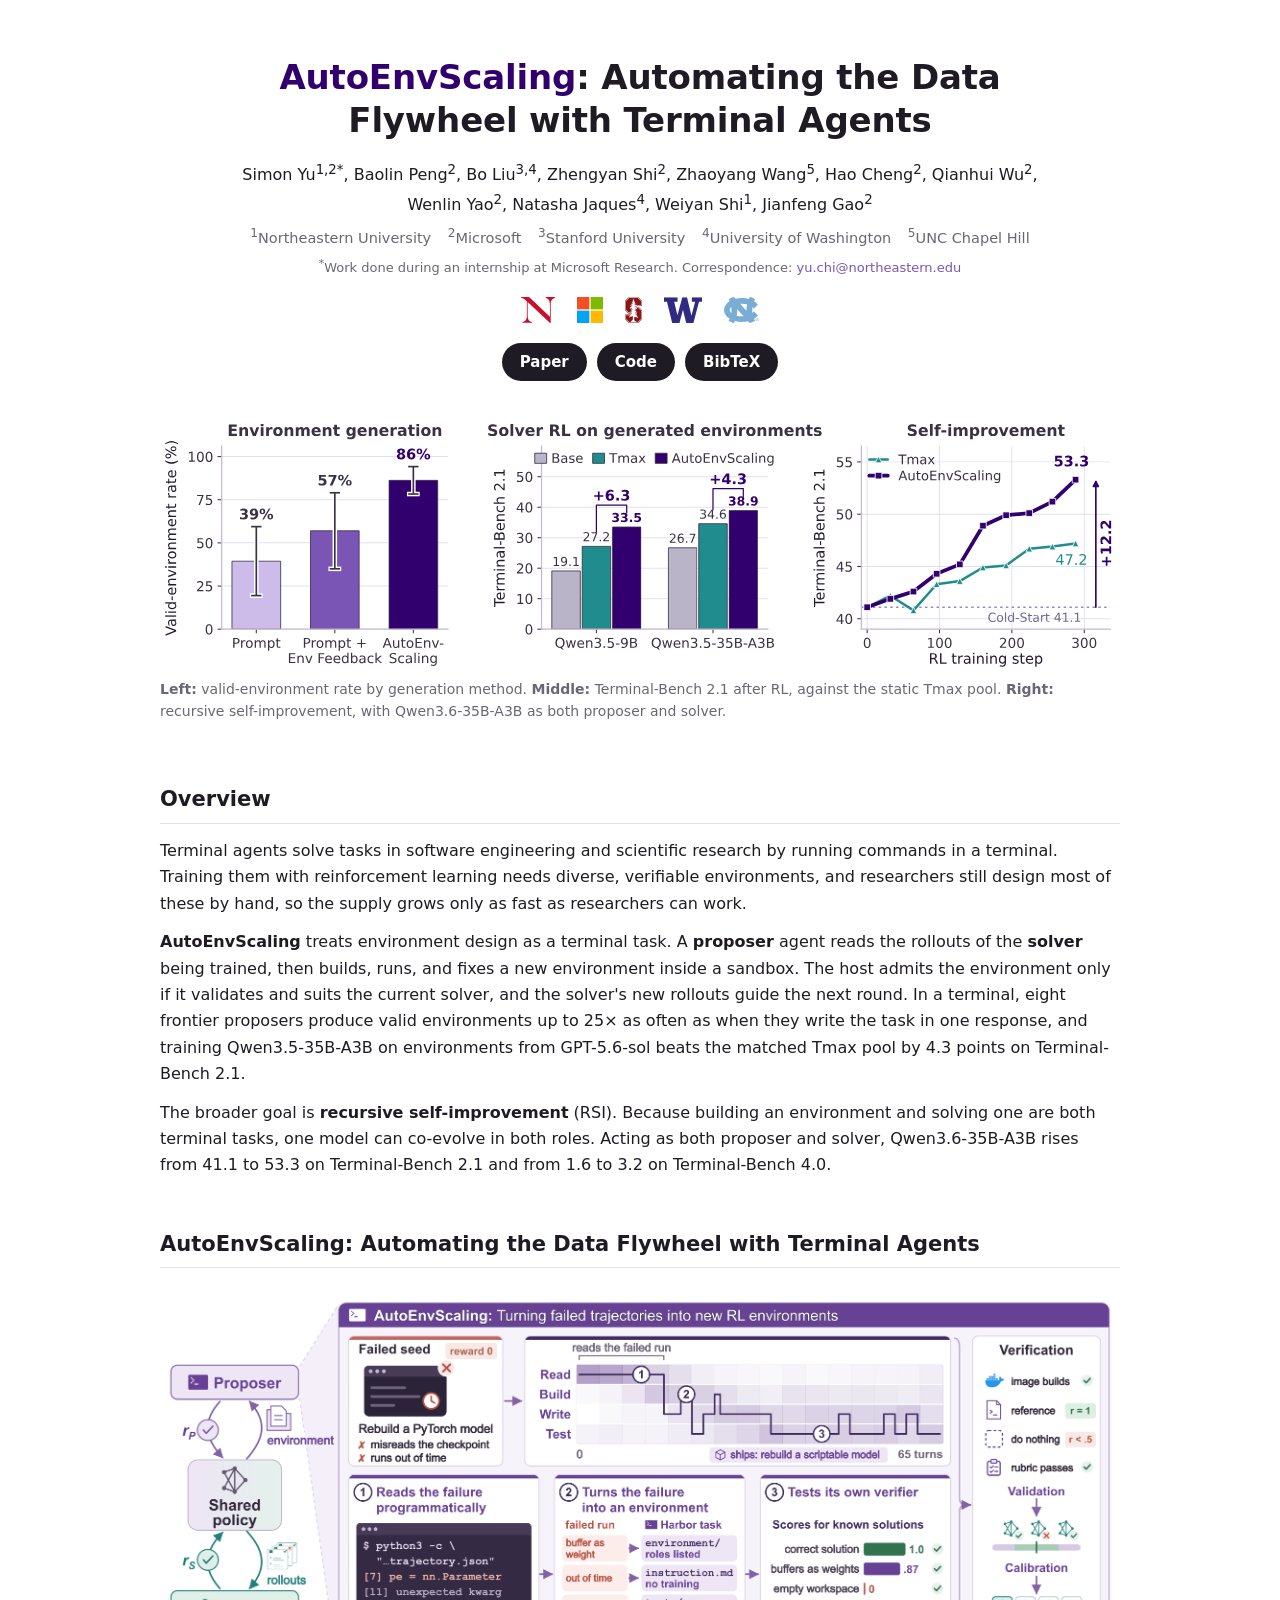
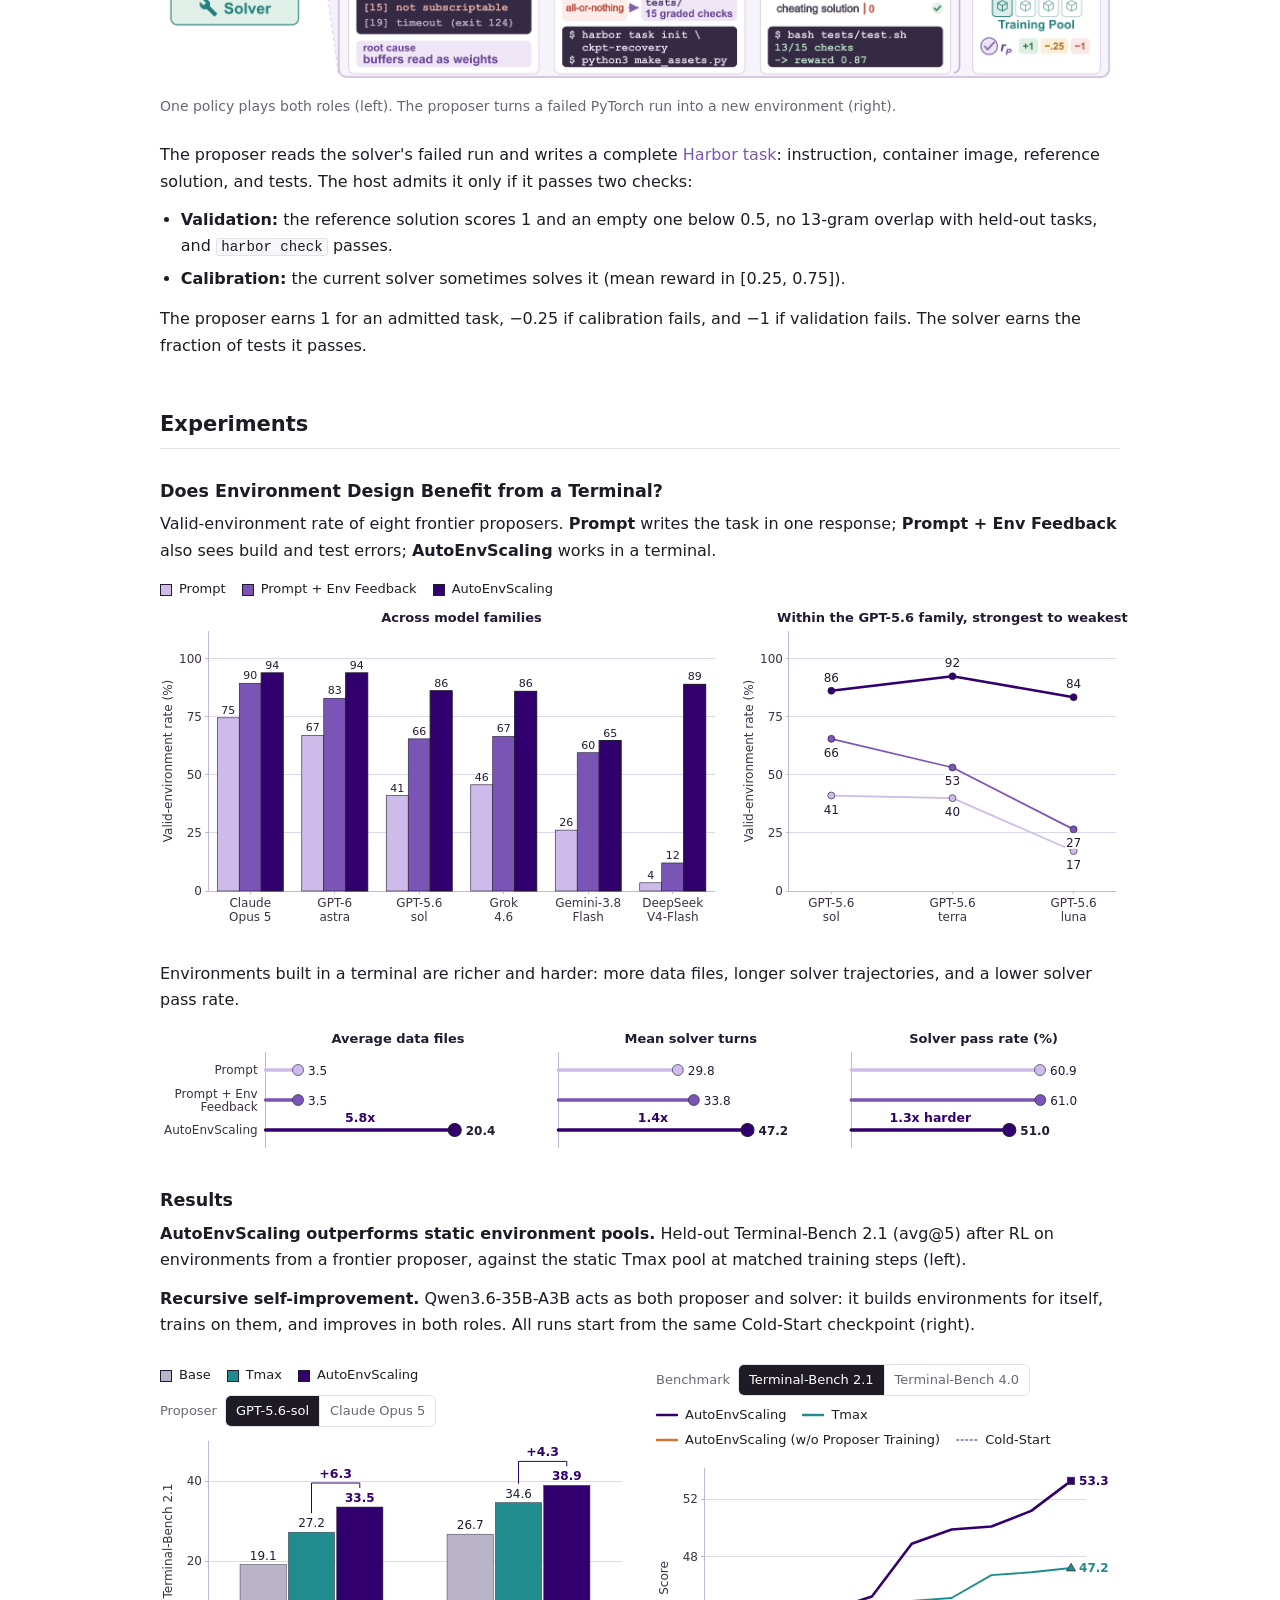
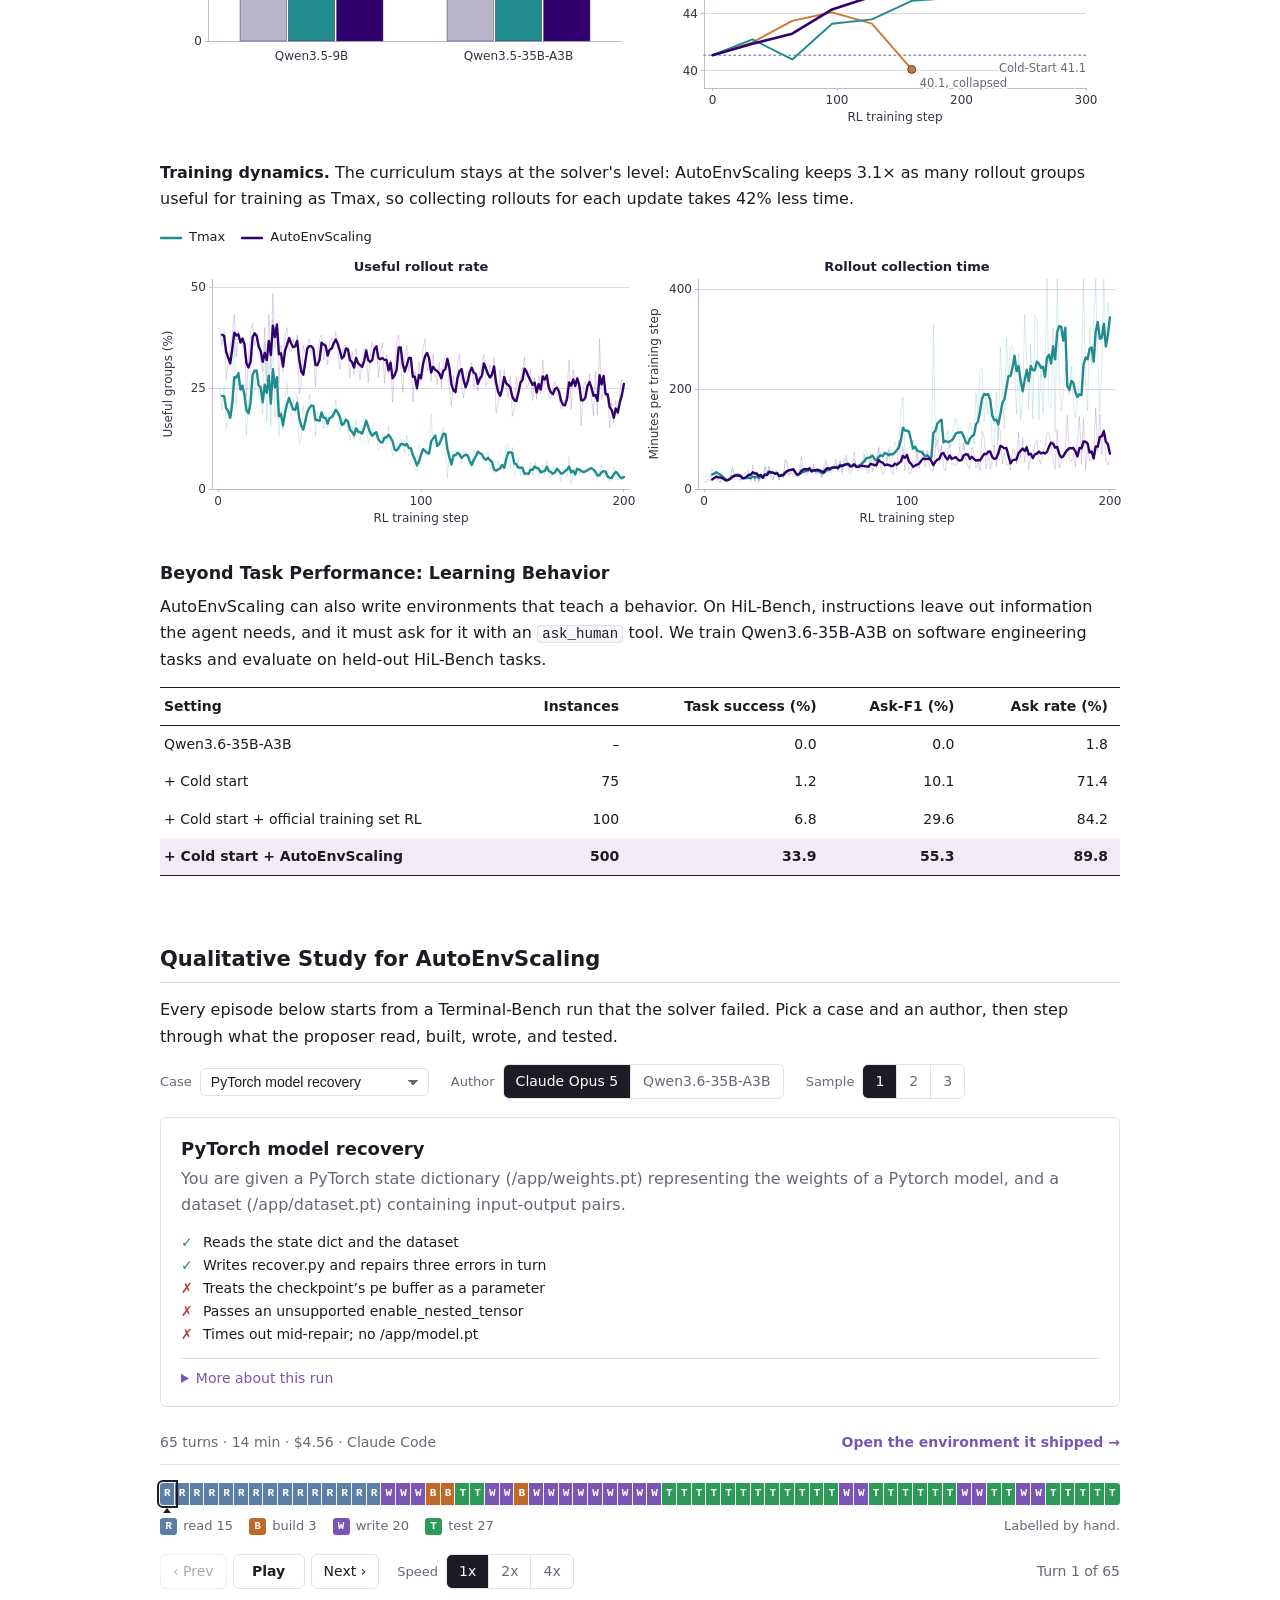
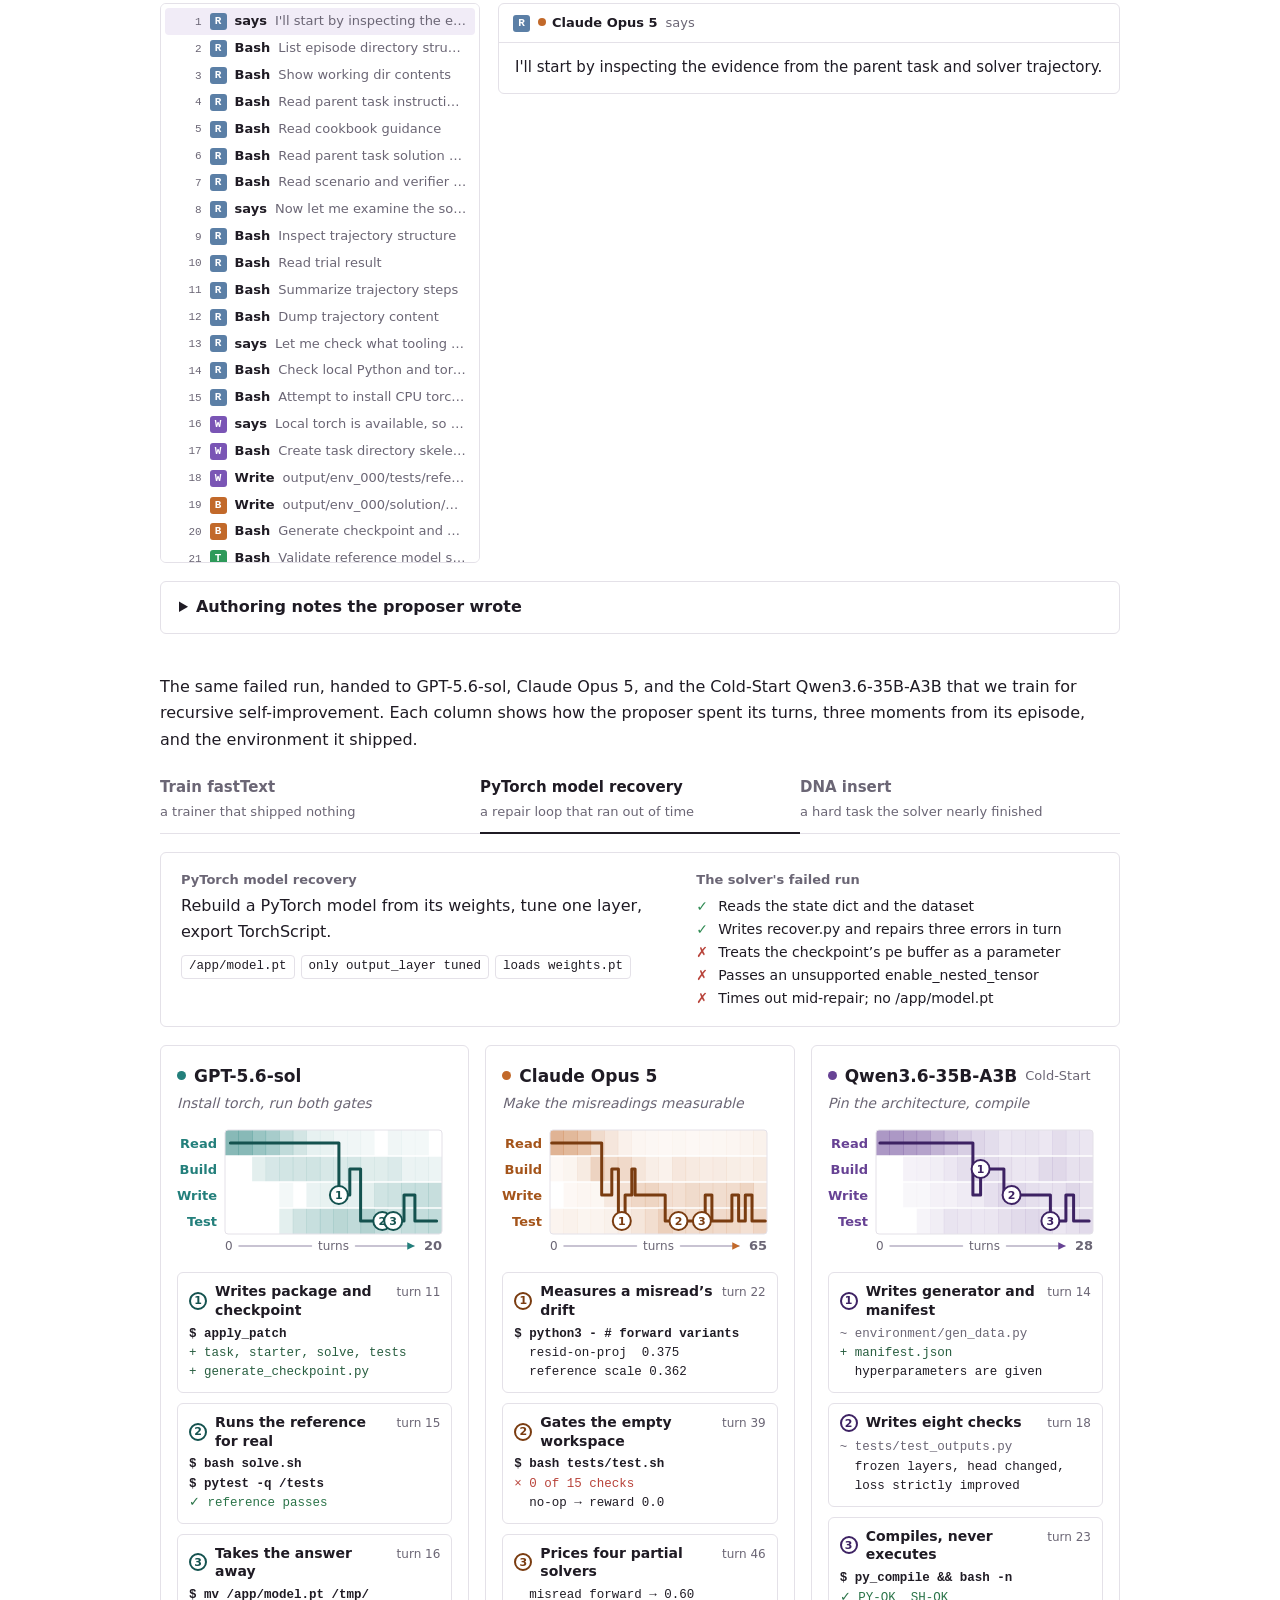
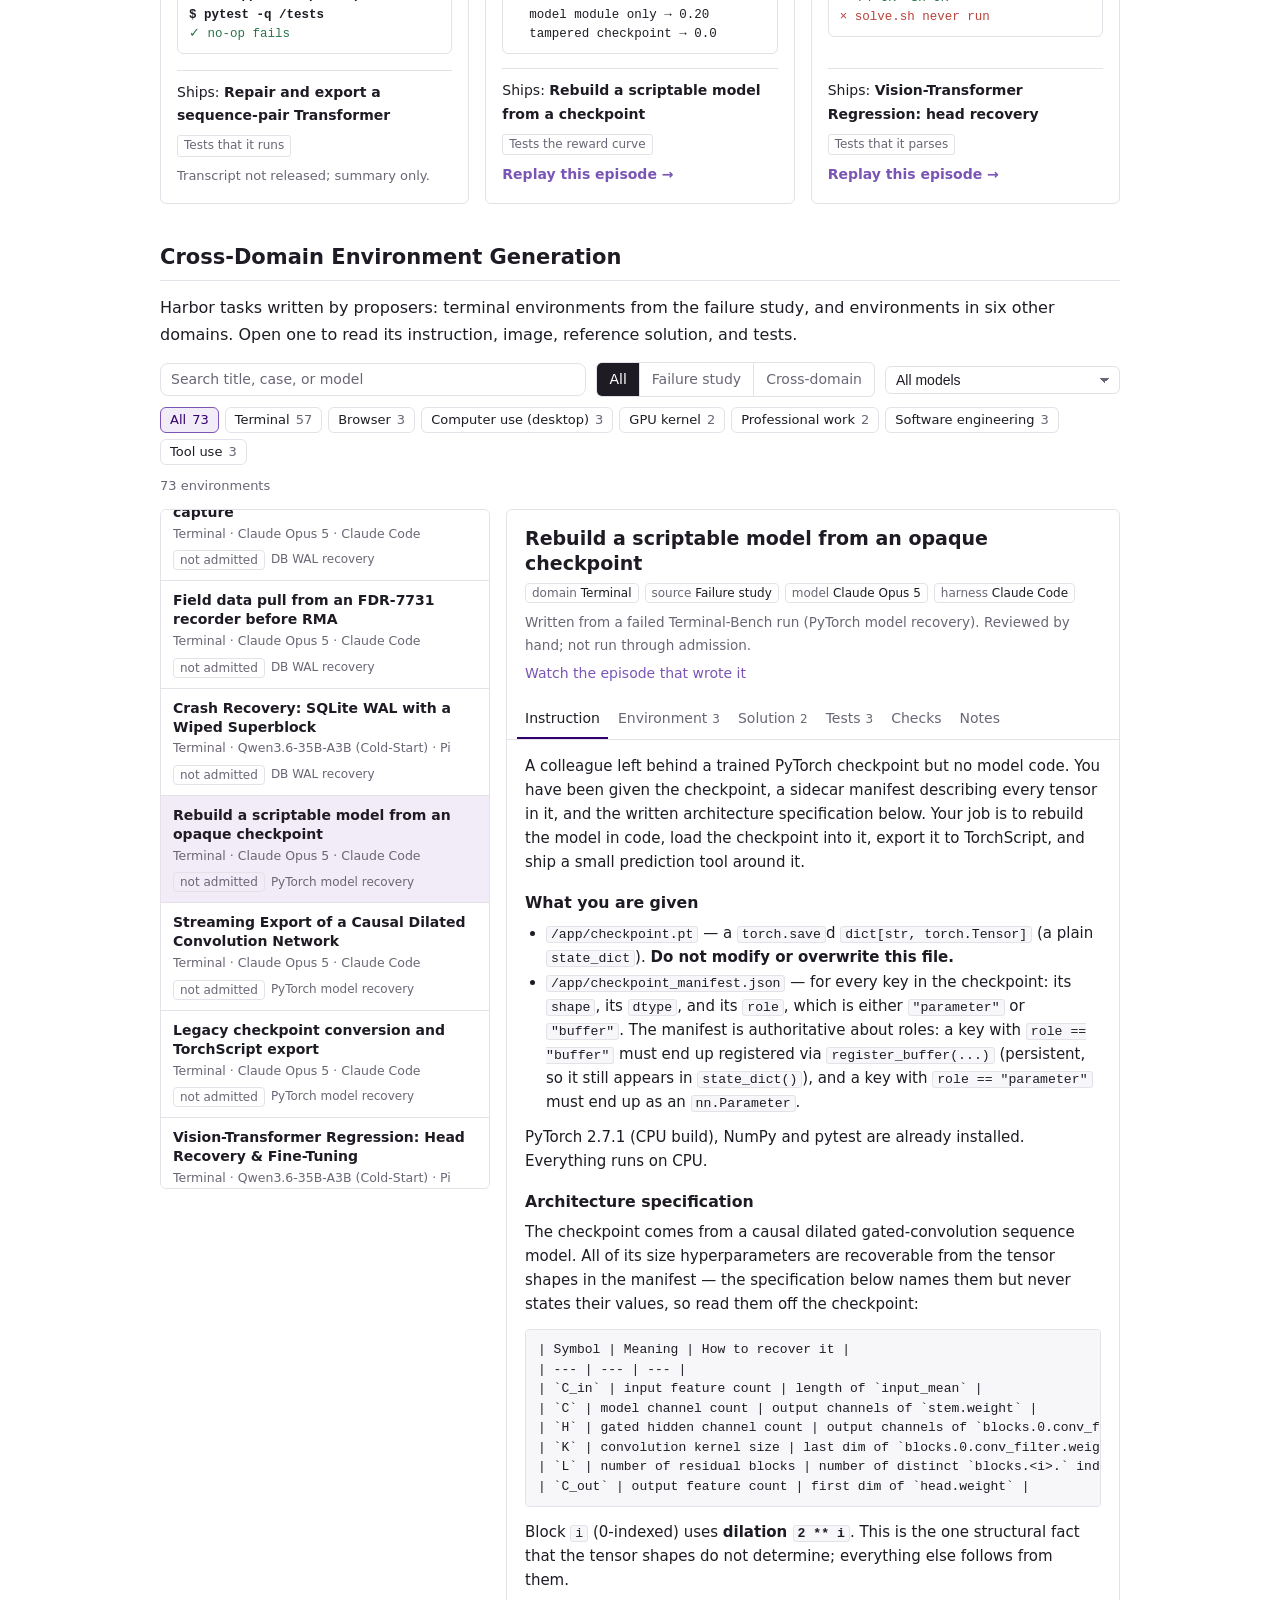
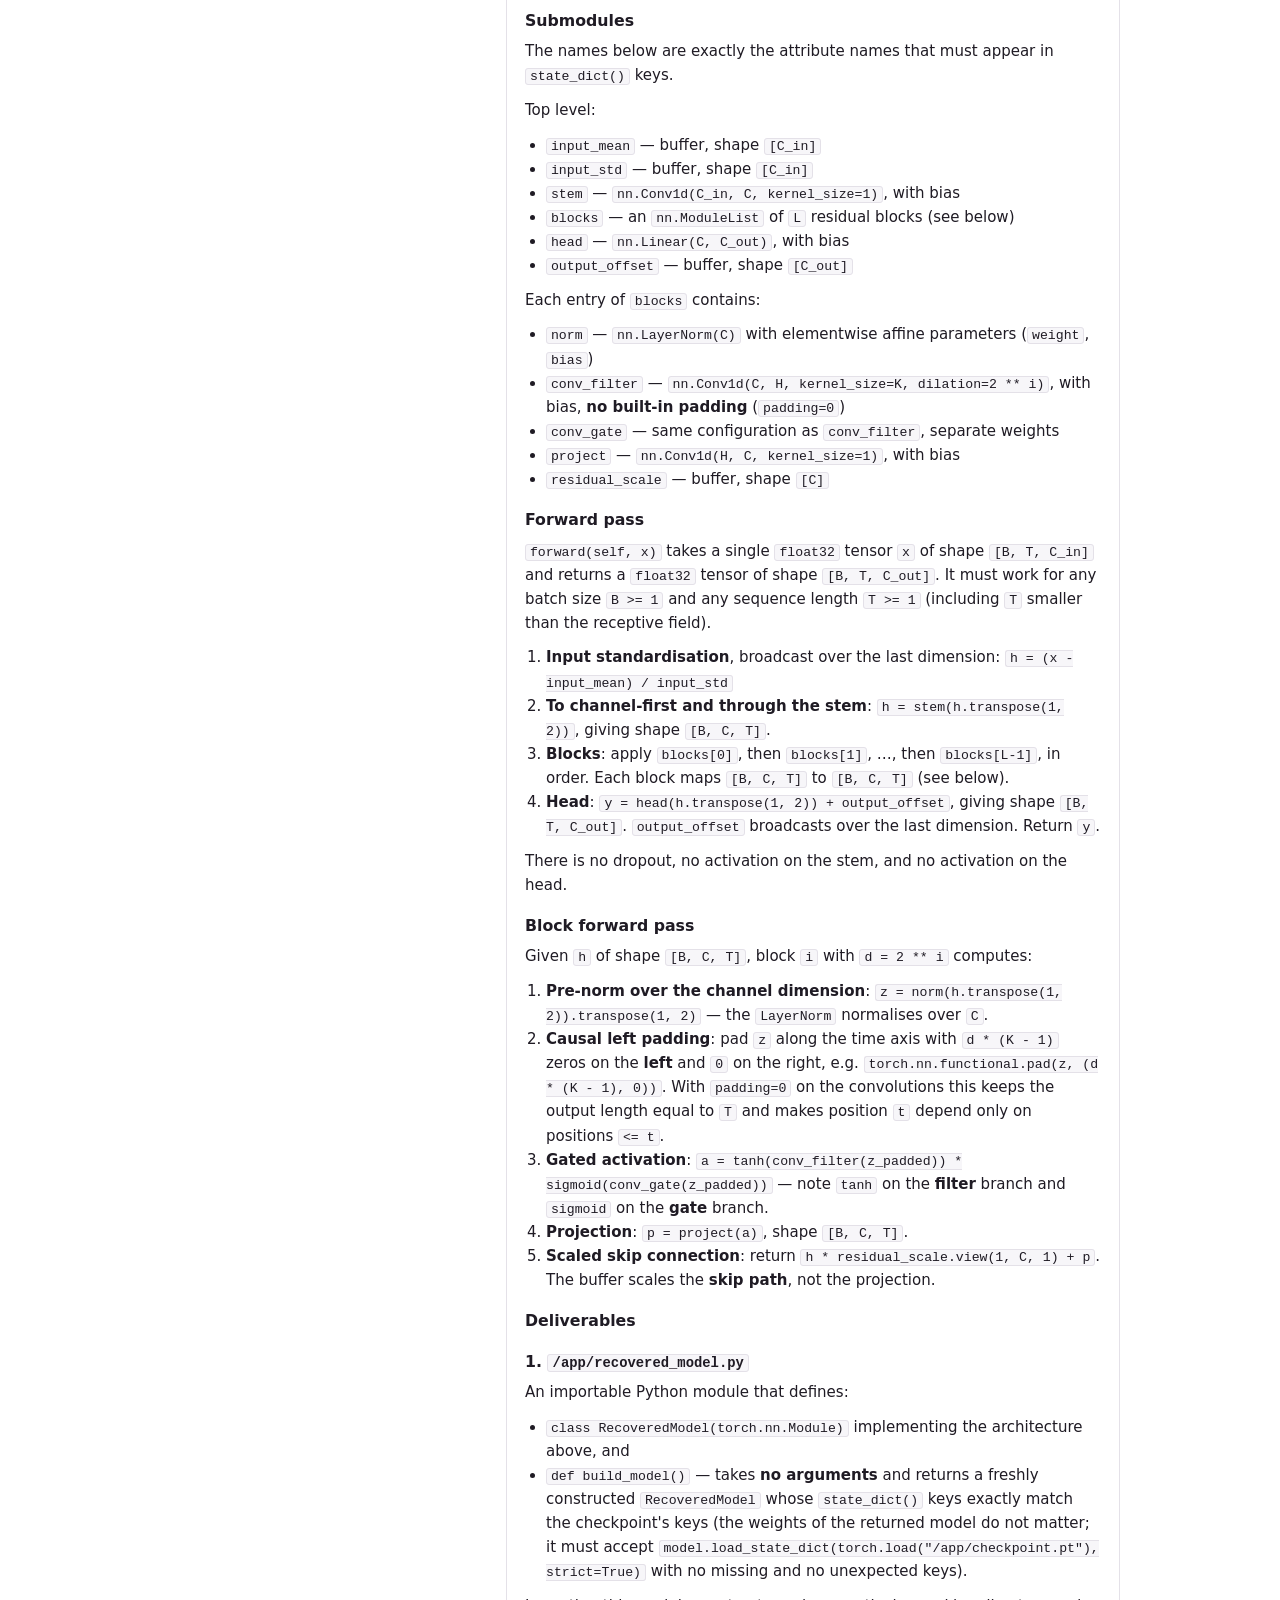
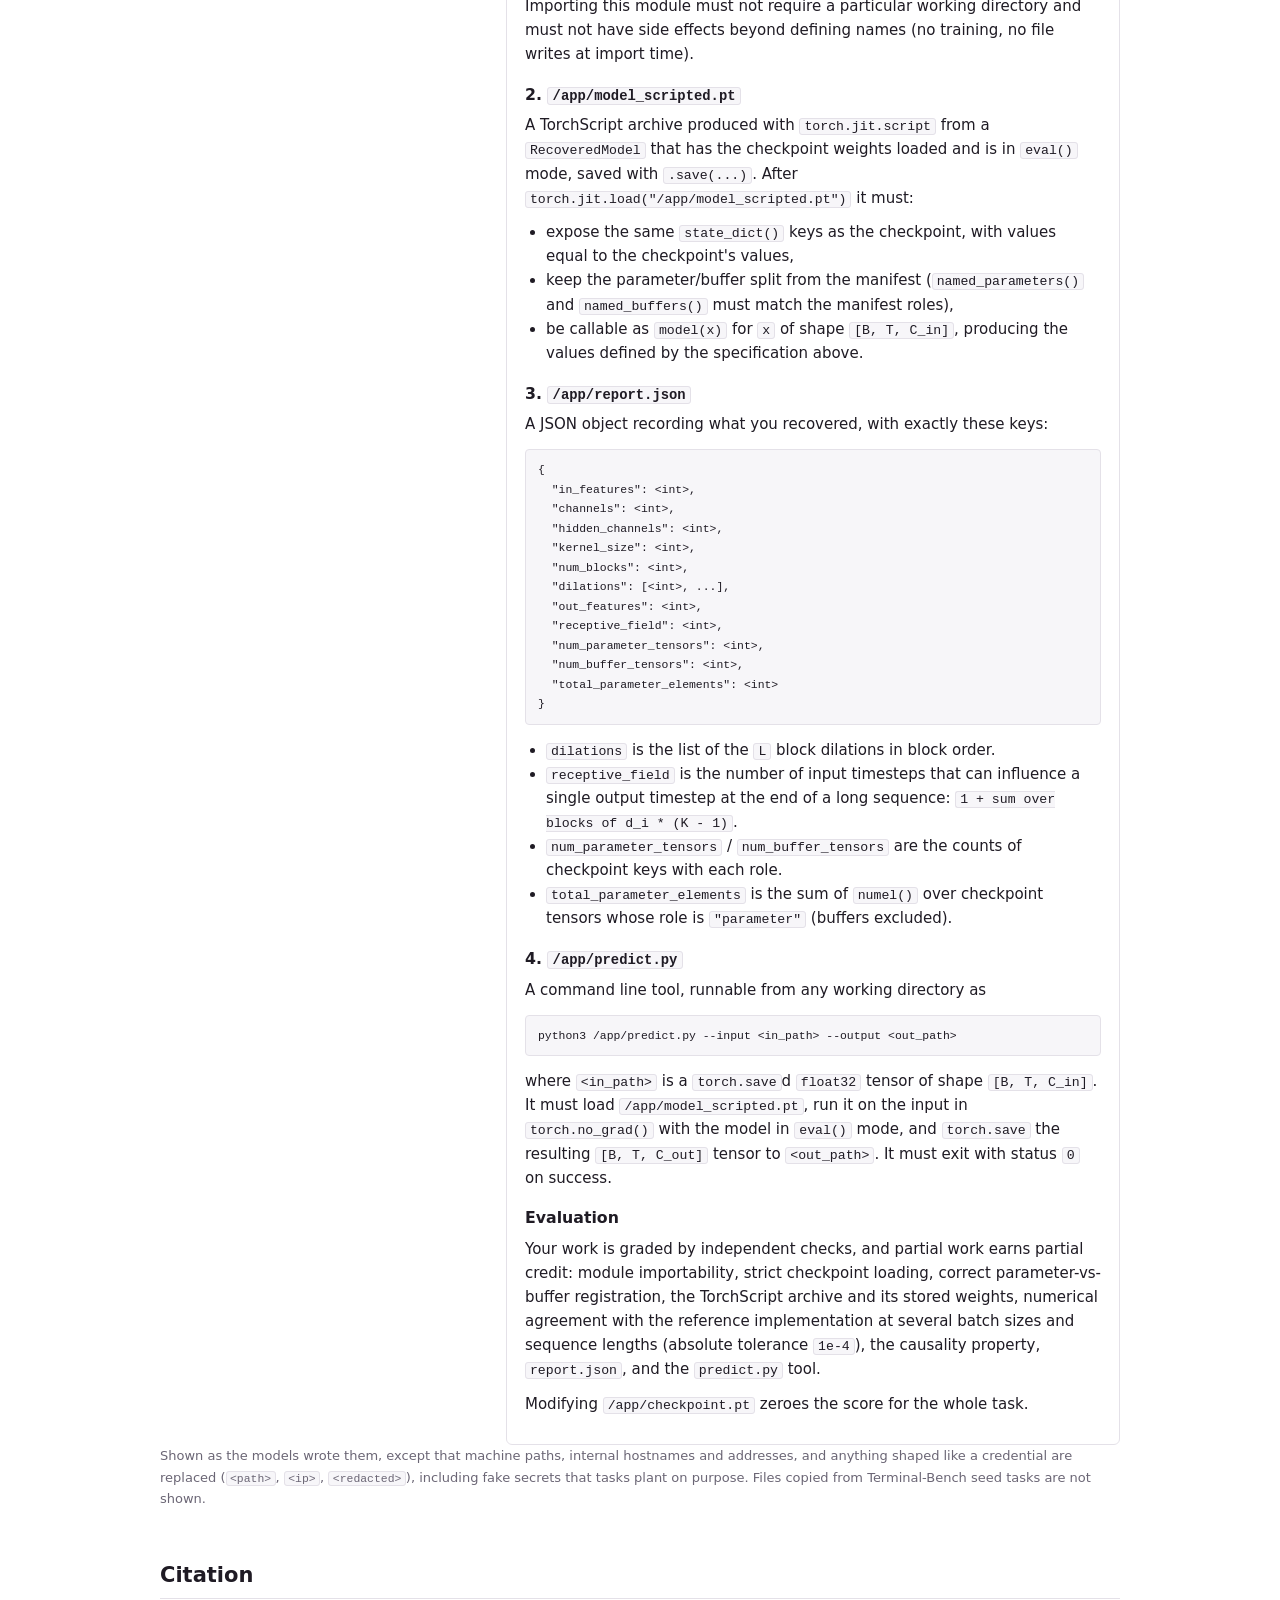
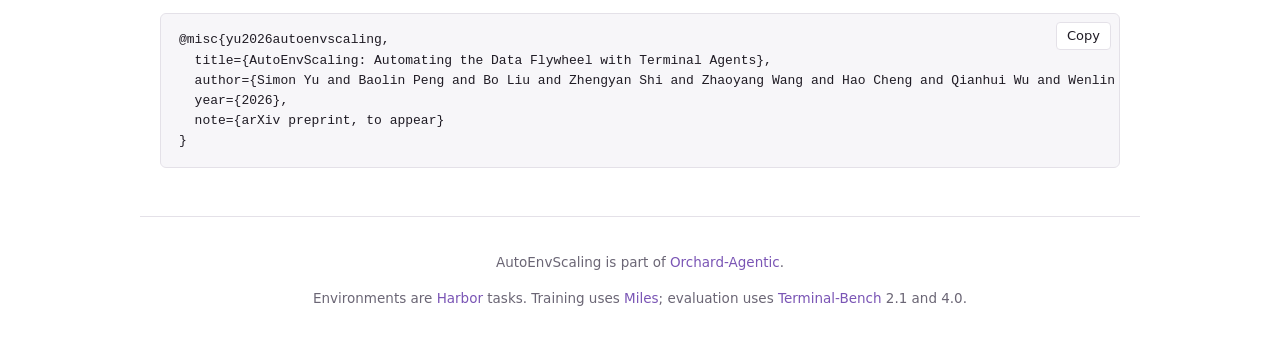
==== commit 9614f5d6: "Update the AutoEnvScaling page to follow the paper's figures Section titles follow the paper, Experi" ====
--- a/autoenvscaling/index.html
+++ b/autoenvscaling/index.html
@@ -92,6 +92,31 @@
   <p>The proposer earns 1 for an admitted task, &minus;0.25 if calibration fails, and &minus;1 if validation fails. The solver earns the fraction of tests it passes.</p>
 </section>
 
+
+<section class="section" id="results">
+  <h2>Experiments</h2>
+
+  <h3>Does Environment Design Benefit from a Terminal?</h3>
+  <p>Valid-environment rate of eight frontier proposers. <b>Prompt</b> writes the task in one response; <b>Prompt + Env Feedback</b> also sees build and test errors; <b>AutoEnvScaling</b> works in a terminal.</p>
+  <div id="chart-valid" class="chart-root"></div>
+  <p>Environments built in a terminal are richer and harder: more data files, longer solver trajectories, and a lower solver pass rate.</p>
+  <div id="chart-artifacts" class="chart-root"></div>
+
+  <h3>Results</h3>
+  <p><b>AutoEnvScaling outperforms static environment pools.</b> Held-out Terminal-Bench 2.1 (avg@5) after RL on environments from a frontier proposer, against the static Tmax pool at matched training steps (left).</p>
+  <p><b>Recursive self-improvement.</b> Qwen3.6-35B-A3B acts as both proposer and solver: it builds environments for itself, trains on them, and improves in both roles. All runs start from the same Cold-Start checkpoint (right).</p>
+  <div class="chart-pair">
+    <div id="chart-solver" class="chart-root"></div>
+    <div id="chart-selfplay" class="chart-root"></div>
+  </div>
+  <p><b>Training dynamics.</b> The curriculum stays at the solver's level: AutoEnvScaling keeps 3.1&times; as many rollout groups useful for training as Tmax, so collecting rollouts for each update takes 42% less time.</p>
+  <div id="chart-training" class="chart-root"></div>
+
+  <h3>Beyond Task Performance: Learning Behavior</h3>
+  <p>AutoEnvScaling can also write environments that teach a behavior. On HiL-Bench, instructions leave out information the agent needs, and it must ask for it with an <code>ask_human</code> tool. We train Qwen3.6-35B-A3B on software engineering tasks and evaluate on held-out HiL-Bench tasks.</p>
+  <div id="table-hil" class="chart-root"></div>
+</section>
+
 <section class="section" id="qualitative">
   <h2>Qualitative Study for AutoEnvScaling</h2>
   <div class="subsection" id="replay">
@@ -103,30 +128,6 @@
   <p>The same failed run, handed to GPT-5.6-sol, Claude Opus 5, and the Cold-Start Qwen3.6-35B-A3B that we train for recursive self-improvement. Each column shows how the proposer spent its turns, three moments from its episode, and the environment it shipped.</p>
   <div id="compare-app" class="app-root"><p class="loading">Loading cases…</p></div>
   </div>
-</section>
-
-<section class="section" id="results">
-  <h2>Experiments</h2>
-
-  <h3>Does Environment Design Benefit from a Terminal?</h3>
-  <p>Valid-environment rate of eight frontier proposers. <b>Prompt</b> writes the task in one response; <b>Prompt + Env Feedback</b> also sees build and test errors; <b>AutoEnvScaling</b> works in a terminal.</p>
-  <div id="chart-valid" class="chart-root"></div>
-  <p>Environments built in a terminal are richer and harder: more data files, longer solver trajectories, and a lower solver pass rate.</p>
-  <div id="chart-artifacts" class="chart-root"></div>
-
-  <h3>AutoEnvScaling Outperforms Static Environment Pools</h3>
-  <p>Held-out Terminal-Bench 2.1 (avg@5) after RL on environments from a frontier proposer, against the static Tmax pool at matched training steps.</p>
-  <div id="chart-solver" class="chart-root"></div>
-
-  <h3>Recursive Self-Improvement</h3>
-  <p>Qwen3.6-35B-A3B acts as both proposer and solver: it builds environments for itself, trains on them, and improves in both roles. All runs start from the same Cold-Start checkpoint.</p>
-  <div id="chart-selfplay" class="chart-root"></div>
-  <p>The curriculum stays at the solver's level: AutoEnvScaling keeps 3.1&times; as many rollout groups useful for training as Tmax, so collecting rollouts for each update takes 42% less time.</p>
-  <div id="chart-training" class="chart-root"></div>
-
-  <h3>Beyond Task Performance: Learning Behavior</h3>
-  <p>AutoEnvScaling can also write environments that teach a behavior. On HiL-Bench, instructions leave out information the agent needs, and it must ask for it with an <code>ask_human</code> tool. We train Qwen3.6-35B-A3B on software engineering tasks and evaluate on held-out HiL-Bench tasks.</p>
-  <div id="table-hil" class="chart-root"></div>
 </section>
 
 <section class="section" id="environments">
--- a/autoenvscaling/css/site.css
+++ b/autoenvscaling/css/site.css
@@ -71,7 +71,9 @@
 .section > h3 { font-size: 17.5px; margin: 28px 0 6px; }
 .section > p, .subsection > p { margin: 0 0 12px; }
 .subsection + .subsection { margin-top: 40px; }
-#chart-selfplay { max-width: 640px; margin-left: auto; margin-right: auto; }
+.chart-pair { display: grid; grid-template-columns: minmax(0, 1fr) minmax(0, 1fr); gap: 32px; align-items: start; margin-bottom: 30px; }
+.chart-pair > .chart-root { margin-bottom: 0; }
+@media (max-width: 860px) { .chart-pair { grid-template-columns: minmax(0, 1fr); gap: 0; } .chart-pair > .chart-root { margin-bottom: 30px; } }
 .loading { color: var(--muted); font-style: italic; }
 .app-root, .chart-root { min-height: 80px; margin-top: 14px; }
 .chart-root { margin-bottom: 30px; }
--- a/autoenvscaling/css/compare.css
+++ b/autoenvscaling/css/compare.css
@@ -1,5 +1,5 @@
 /* One failure, three proposers (js/compare.js). Flat: hairlines and whitespace; colour for
-   stages, author identity (a small dot and the markers), and ✓/✗. */
+   stages, author identity (a small dot, the plot, and the numbered circles), and ✓/✗. */
 .cmp-col.is-gpt { --author: var(--gpt); }
 .cmp-col.is-opus { --author: var(--opus); }
 .cmp-col.is-qwen { --author: var(--qwen); }
@@ -41,29 +41,13 @@
 .cmp-sub { font-size: 13px; font-weight: 400; color: var(--muted); }
 .cmp-stance { margin: 2px 0 12px; font-size: 14px; font-style: italic; color: var(--muted); }
 
-/* Strip with numbered markers */
-.cmp-track { position: relative; }
-.cmp-marks { position: relative; height: 28px; }
-.cmp-leaders { position: absolute; top: 0; left: 0; overflow: visible; pointer-events: none; }
-.cmp-leader { fill: none; stroke: var(--muted); stroke-width: 1; }
-.cmp-leader.is-active { stroke: var(--ink); stroke-width: 1.5; }
-.cmp-marker {
-  position: absolute; top: 0; width: 18px; height: 18px; margin: 0; padding: 0; transform: translateX(-50%);
-  display: grid; place-items: center; border: 1px solid var(--author); border-radius: 50%;
-  background: var(--card); color: var(--author); font: 700 11px/1 var(--font); cursor: pointer;
-}
-.cmp-marker:hover, .cmp-marker.is-active { background: var(--author); color: #fff; }
-.cmp-strip { display: flex; height: 16px; min-width: 40px; }
-.cmp-cell { position: relative; flex: 1 1 0; min-width: 0; }
-.cmp-cell:first-child { border-radius: 2px 0 0 2px; }
-.cmp-cell:last-child { border-radius: 0 2px 2px 0; }
-.cmp-cell.is-active { z-index: 1; outline: 2px solid var(--ink); outline-offset: 1px; }
-.cmp-meta {
-  display: flex; flex-wrap: wrap; justify-content: space-between; gap: 4px 12px; margin: 8px 0 14px;
-  font-size: 13px; color: var(--muted); font-variant-numeric: tabular-nums;
-}
-.cmp-share { display: inline-flex; flex-wrap: wrap; gap: 2px 10px; }
-.cmp-share-item .stage { margin-right: 3px; }
+/* Step-line plot (after the paper's Figure 8) */
+.cmp-plotwrap { margin: 2px 0 14px; }
+.cmp-plot { display: block; width: 100%; overflow: visible; font-family: var(--font); }
+.cmp-plot-frame { fill: none; stroke: var(--line); stroke-width: 1; }
+.cmp-axis { fill: var(--muted); font-size: 12px; }
+.cmp-axis-n { font-size: 13px; font-weight: 700; }
+.cmp-pt { cursor: pointer; }
 
 /* The three moments */
 .cmp-steps { list-style: none; margin: 0 0 14px; padding: 0; display: grid; gap: 10px; }
@@ -72,9 +56,10 @@
 .cmp-step-head { display: flex; align-items: baseline; gap: 8px; margin: 0 0 5px; }
 .cmp-num {
   flex: none; align-self: center; display: grid; place-items: center; width: 18px; height: 18px;
-  border: 1px solid var(--author); border-radius: 50%; color: var(--author); font: 700 11px/1 var(--font);
+  border: 2px solid var(--author-line, var(--author)); border-radius: 50%; color: var(--author-line, var(--author));
+  font: 700 11px/1 var(--font);
 }
-.cmp-step.is-active .cmp-num { background: var(--author); color: #fff; }
+.cmp-step.is-active .cmp-num { background: var(--author-line, var(--author)); color: #fff; }
 .cmp-step-title { flex: 1; min-width: 0; margin: 0; font-size: 14px; font-weight: 600; line-height: 1.35; }
 .cmp-turn { flex: none; font-size: 12px; color: var(--muted); font-variant-numeric: tabular-nums; }
 .cmp-lines { font: 12.5px/1.55 var(--mono); }
--- a/autoenvscaling/css/charts.css
+++ b/autoenvscaling/css/charts.css
@@ -123,3 +123,6 @@
 @media (prefers-reduced-motion: reduce) {
   .ch-band { transition: none; }
 }
+
+.ch-nohit { pointer-events: none; }
+.ch-value.is-small { font-size: 11px; }
